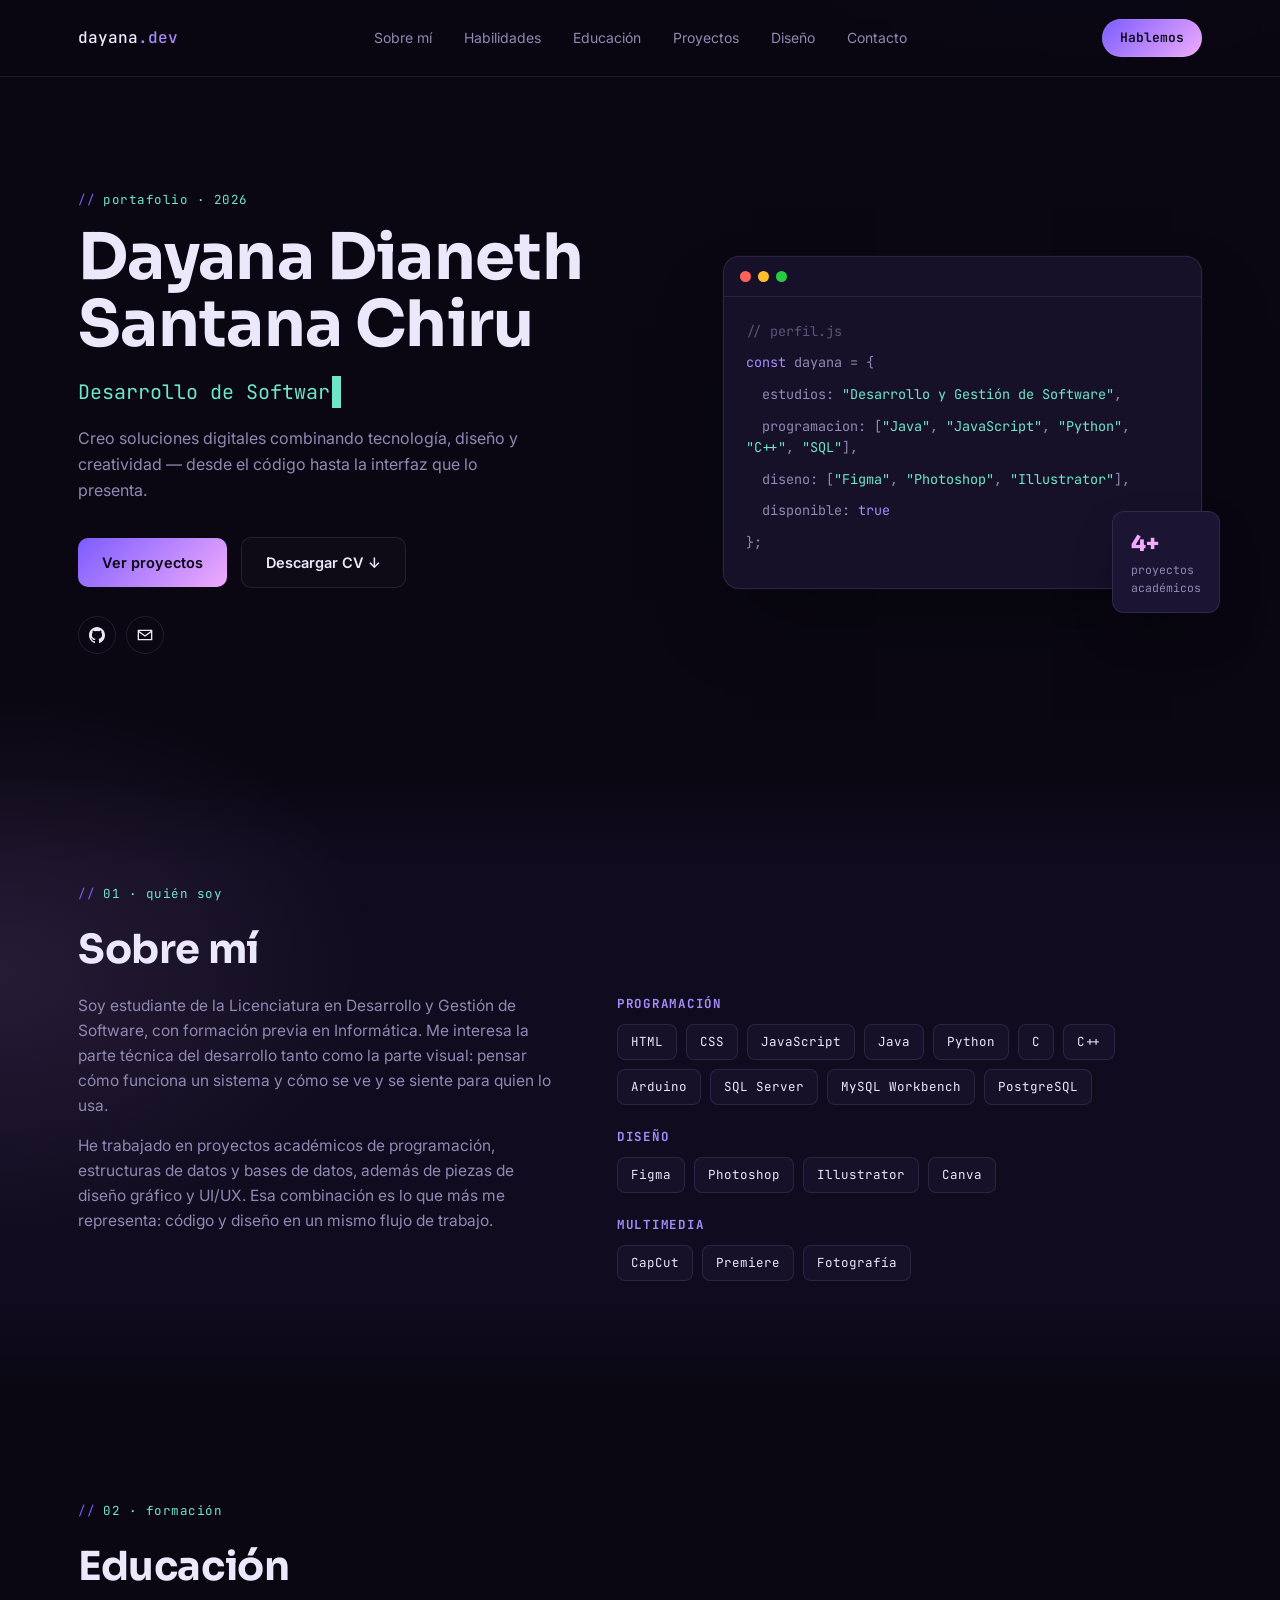
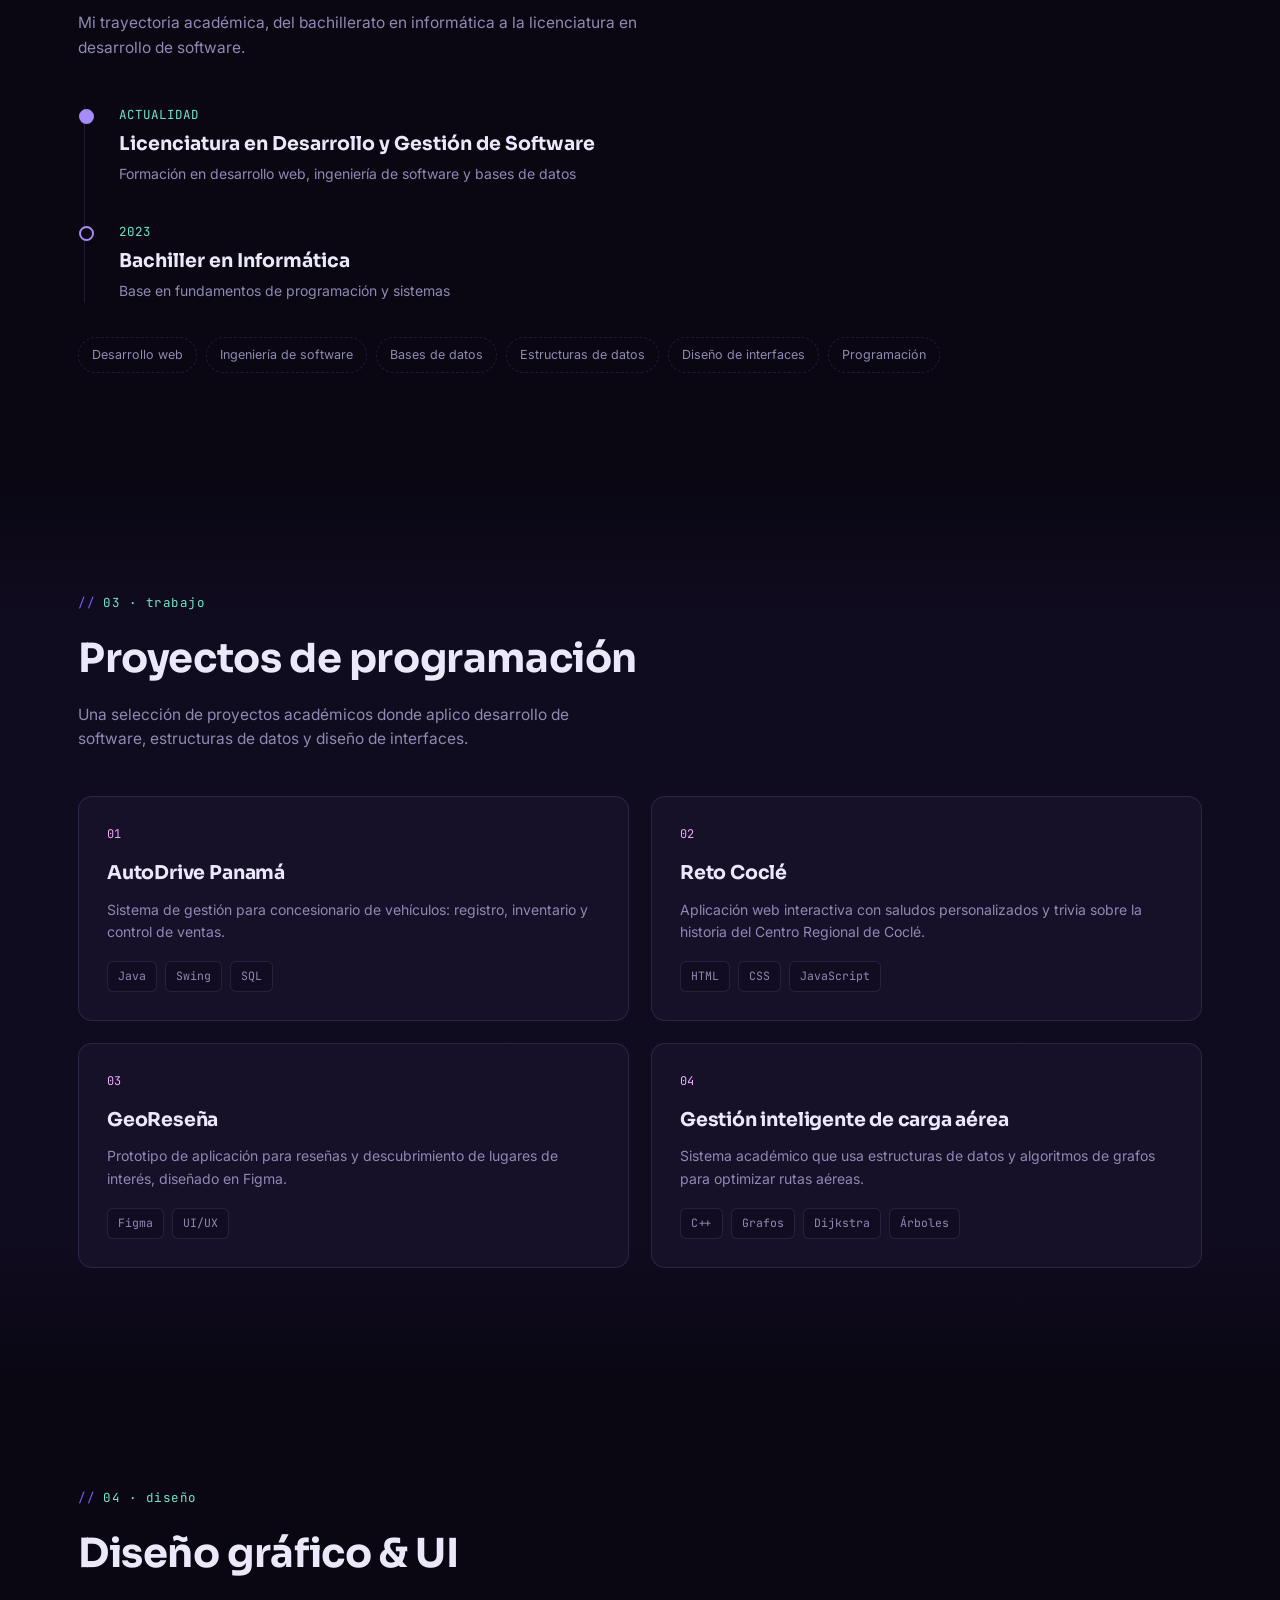
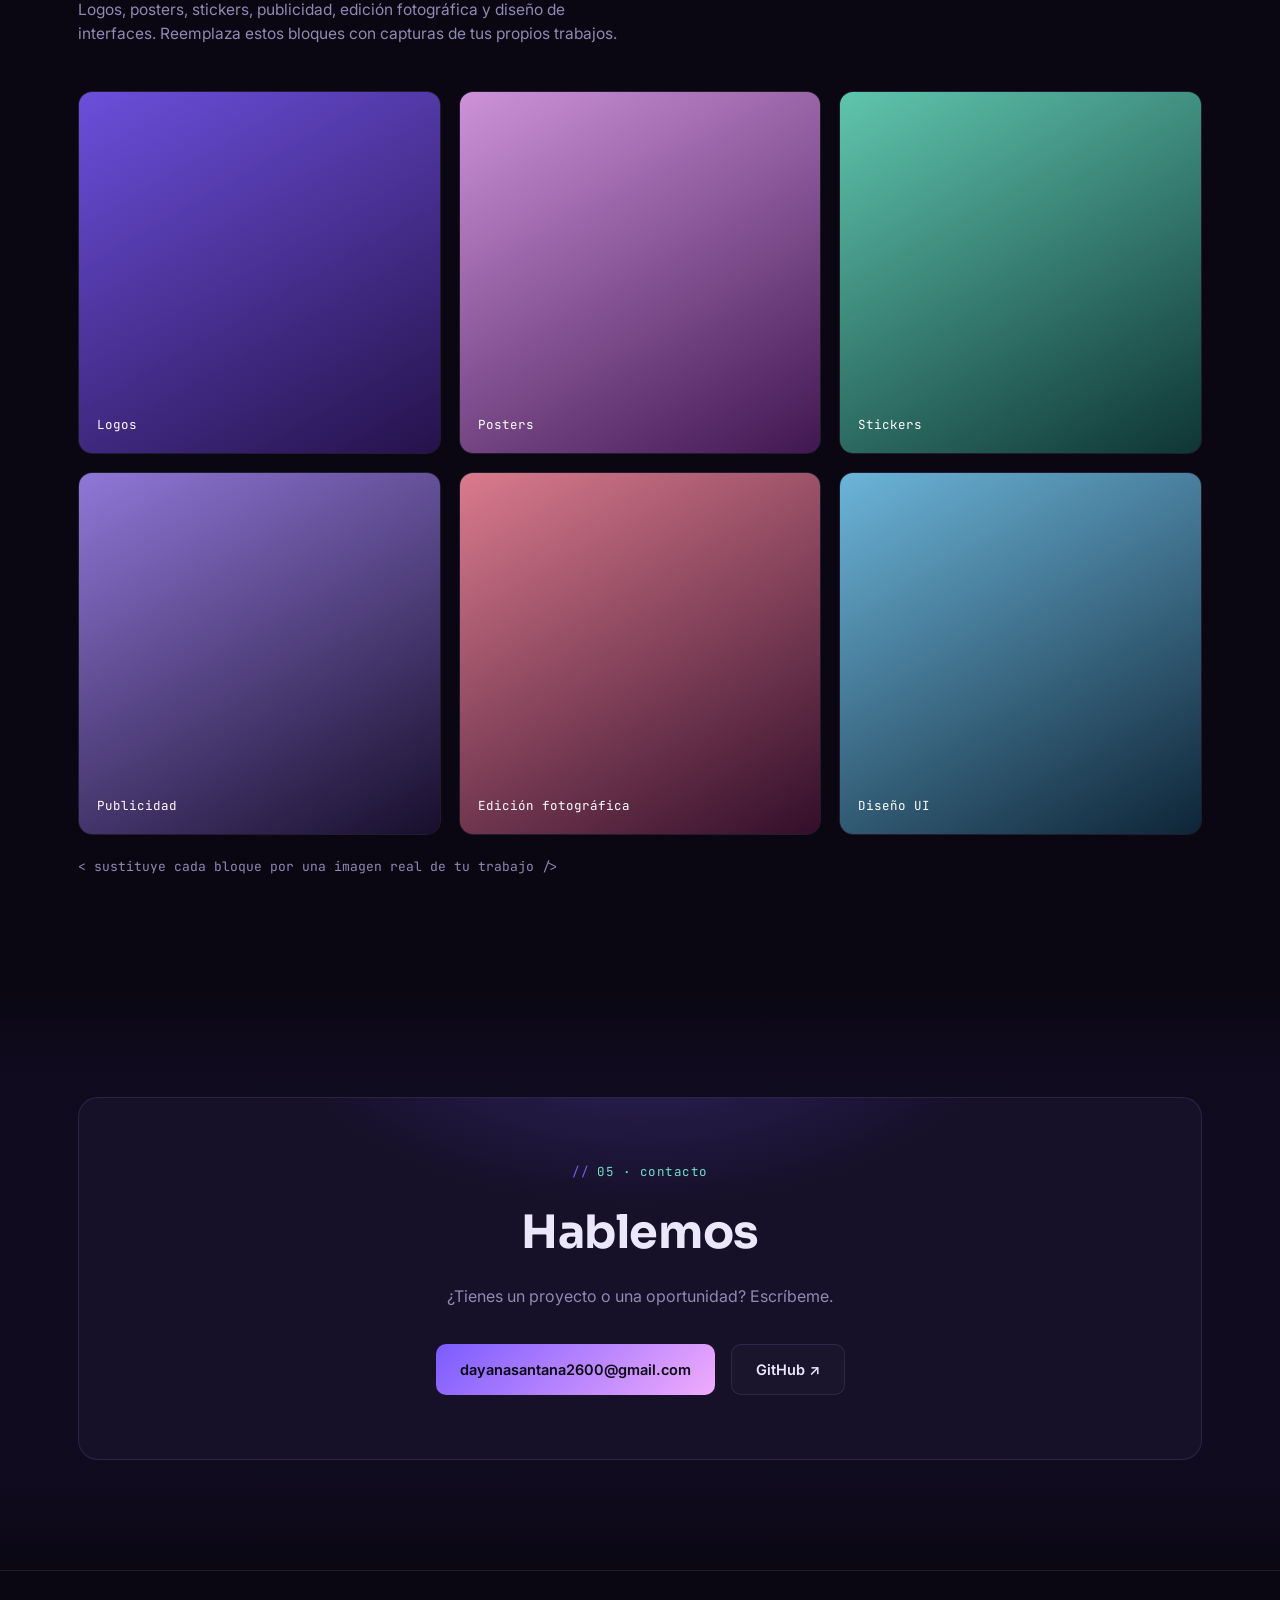
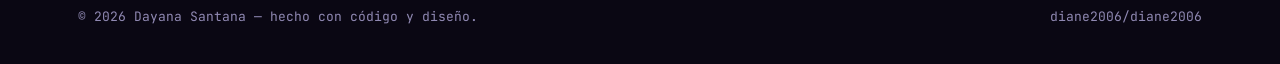
==== index.html @ 73006834 "Version -1 Archivos originales version1.1" ====
<!DOCTYPE html>
<html lang="es">
<head>
<meta charset="UTF-8">
<meta name="viewport" content="width=device-width, initial-scale=1.0">
<title>Dayana Santana — Desarrollo de Software & Diseño</title>
<meta name="description" content="Portafolio de Dayana Dianeth Santana Chiru — Desarrollo de Software, UI/UX y Diseño Gráfico.">
<link rel="preconnect" href="https://fonts.googleapis.com">
<link rel="preconnect" href="https://fonts.gstatic.com" crossorigin>
<link href="https://fonts.googleapis.com/css2?family=Sora:wght@400;600;700;800&family=Inter:wght@400;500;600&family=JetBrains+Mono:wght@400;500&display=swap" rel="stylesheet">
<link rel="stylesheet" href="styles.css">
</head>
<body>

<header>
  <nav class="wrap">
    <a href="#top" class="logo">dayana<span>.dev</span></a>
    <ul class="nav-links">
      <li><a href="#sobre-mi">Sobre mí</a></li>
      <li><a href="#habilidades">Habilidades</a></li>
      <li><a href="#educacion">Educación</a></li>
      <li><a href="#proyectos">Proyectos</a></li>
      <li><a href="#diseno">Diseño</a></li>
      <li><a href="#contacto">Contacto</a></li>
    </ul>
    <a href="#contacto" class="nav-cta">Hablemos</a>
    <button class="nav-toggle" aria-label="Abrir menú">☰</button>
  </nav>
</header>

<main id="top">

  <!-- HERO -->
  <section class="hero">
    <div class="wrap hero-grid">
      <div>
        <div class="eyebrow">portafolio · 2026</div>
        <h1>Dayana Dianeth<br>Santana Chiru</h1>
        <div class="role-line" id="roleLine"></div>
        <p class="lead">Creo soluciones digitales combinando tecnología, diseño y creatividad — desde el código hasta la interfaz que lo presenta.</p>
        <div class="hero-actions">
          <a href="#proyectos" class="btn btn-primary">Ver proyectos</a>
          <a href="#" class="btn btn-ghost" id="cvBtn">Descargar CV ↓</a>
        </div>
        <div class="social-row">
          <a class="social-icon" href="https://github.com/diane2006" target="_blank" rel="noopener" aria-label="GitHub">
            <svg viewBox="0 0 24 24"><path d="M12 0C5.37 0 0 5.5 0 12.3c0 5.44 3.44 10.05 8.2 11.68.6.11.82-.27.82-.6 0-.29-.01-1.08-.02-2.12-3.34.75-4.04-1.65-4.04-1.65-.55-1.43-1.34-1.82-1.34-1.82-1.1-.77.08-.75.08-.75 1.21.09 1.85 1.28 1.85 1.28 1.08 1.9 2.83 1.35 3.52 1.03.11-.8.42-1.35.76-1.66-2.66-.31-5.47-1.36-5.47-6.05 0-1.34.46-2.43 1.22-3.29-.12-.31-.53-1.56.12-3.25 0 0 1-.33 3.3 1.26a11.2 11.2 0 0 1 6 0c2.3-1.6 3.3-1.26 3.3-1.26.65 1.69.24 2.94.12 3.25.76.86 1.22 1.95 1.22 3.29 0 4.7-2.81 5.74-5.49 6.04.43.38.81 1.13.81 2.29 0 1.65-.02 2.98-.02 3.39 0 .33.22.72.83.6C20.57 22.34 24 17.73 24 12.3 24 5.5 18.63 0 12 0Z"/></svg>
          </a>
          <a class="social-icon" href="mailto:dayanasantana2600@gmail.com" aria-label="Correo">
            <svg viewBox="0 0 24 24"><path d="M2 4h20a1 1 0 0 1 1 1v14a1 1 0 0 1-1 1H2a1 1 0 0 1-1-1V5a1 1 0 0 1 1-1Zm1.4 2 8.6 6.44L20.6 6H3.4ZM21 8.1l-8.4 6.3a1 1 0 0 1-1.2 0L3 8.1V18h18V8.1Z"/></svg>
          </a>
        </div>
      </div>

      <div class="hero-visual">
        <div class="term">
          <div class="term-bar"><div class="term-dot"></div><div class="term-dot"></div><div class="term-dot"></div></div>
          <div class="term-body">
            <div class="line"><span class="c">// perfil.js</span></div>
            <div class="line"><span class="k">const</span> dayana = {</div>
            <div class="line">&nbsp;&nbsp;estudios: <span class="s">"Desarrollo y Gestión de Software"</span>,</div>
            <div class="line">&nbsp;&nbsp;programacion: [<span class="s">"Java"</span>, <span class="s">"JavaScript"</span>, <span class="s">"Python"</span>, <span class="s">"C++"</span>, <span class="s">"SQL"</span>],</div>
            <div class="line">&nbsp;&nbsp;diseno: [<span class="s">"Figma"</span>, <span class="s">"Photoshop"</span>, <span class="s">"Illustrator"</span>],</div>
            <div class="line">&nbsp;&nbsp;disponible: <span class="k">true</span></div>
            <div class="line">};</div>
          </div>
        </div>
        <div class="float-card">
          <div class="num">4+</div>
          <div class="lbl">proyectos<br>académicos</div>
        </div>
      </div>
    </div>
  </section>

  <!-- SOBRE MI -->
  <section id="sobre-mi" class="section-alt">
    <div class="wrap">
      <div class="eyebrow">01 · quién soy</div>
      <h2 class="section-title">Sobre mí</h2>
      <div class="about-grid">
        <div>
          <p>Soy estudiante de la Licenciatura en Desarrollo y Gestión de Software, con formación previa en Informática. Me interesa la parte técnica del desarrollo tanto como la parte visual: pensar cómo funciona un sistema y cómo se ve y se siente para quien lo usa.</p>
          <p>He trabajado en proyectos académicos de programación, estructuras de datos y bases de datos, además de piezas de diseño gráfico y UI/UX. Esa combinación es lo que más me representa: código y diseño en un mismo flujo de trabajo.</p>
        </div>
        <div class="stack-groups">
          <div class="stack-group">
            <h4>PROGRAMACIÓN</h4>
            <div class="chip-row">
              <span class="chip">HTML</span><span class="chip">CSS</span><span class="chip">JavaScript</span>
              <span class="chip">Java</span><span class="chip">Python</span><span class="chip">C</span>
              <span class="chip">C++</span><span class="chip">Arduino</span><span class="chip">SQL Server</span>
              <span class="chip">MySQL Workbench</span><span class="chip">PostgreSQL</span>
            </div>
          </div>
          <div class="stack-group">
            <h4>DISEÑO</h4>
            <div class="chip-row">
              <span class="chip">Figma</span><span class="chip">Photoshop</span><span class="chip">Illustrator</span><span class="chip">Canva</span>
            </div>
          </div>
          <div class="stack-group" id="habilidades">
            <h4>MULTIMEDIA</h4>
            <div class="chip-row">
              <span class="chip">CapCut</span><span class="chip">Premiere</span><span class="chip">Fotografía</span>
            </div>
          </div>
        </div>
      </div>
    </div>
  </section>

  <!-- EDUCACION -->
  <section id="educacion">
    <div class="wrap">
      <div class="eyebrow">02 · formación</div>
      <h2 class="section-title">Educación</h2>
      <p class="section-sub">Mi trayectoria académica, del bachillerato en informática a la licenciatura en desarrollo de software.</p>

      <div class="timeline">
        <div class="tl-item active">
          <div class="tl-year">ACTUALIDAD</div>
          <div class="tl-title">Licenciatura en Desarrollo y Gestión de Software</div>
          <div class="tl-sub">Formación en desarrollo web, ingeniería de software y bases de datos</div>
        </div>
        <div class="tl-item">
          <div class="tl-year">2023</div>
          <div class="tl-title">Bachiller en Informática</div>
          <div class="tl-sub">Base en fundamentos de programación y sistemas</div>
        </div>
      </div>

      <div class="focus-list">
        <span>Desarrollo web</span>
        <span>Ingeniería de software</span>
        <span>Bases de datos</span>
        <span>Estructuras de datos</span>
        <span>Diseño de interfaces</span>
        <span>Programación</span>
      </div>
    </div>
  </section>

  <!-- PROYECTOS -->
  <section id="proyectos" class="section-alt">
    <div class="wrap">
      <div class="eyebrow">03 · trabajo</div>
      <h2 class="section-title">Proyectos de programación</h2>
      <p class="section-sub">Una selección de proyectos académicos donde aplico desarrollo de software, estructuras de datos y diseño de interfaces.</p>

      <div class="project-grid">
        <div class="project-card">
          <div class="project-idx">01</div>
          <h3>AutoDrive Panamá</h3>
          <p>Sistema de gestión para concesionario de vehículos: registro, inventario y control de ventas.</p>
          <div class="tag-row"><span class="tag">Java</span><span class="tag">Swing</span><span class="tag">SQL</span></div>
        </div>
        <div class="project-card">
          <div class="project-idx">02</div>
          <h3>Reto Coclé</h3>
          <p>Aplicación web interactiva con saludos personalizados y trivia sobre la historia del Centro Regional de Coclé.</p>
          <div class="tag-row"><span class="tag">HTML</span><span class="tag">CSS</span><span class="tag">JavaScript</span></div>
        </div>
        <div class="project-card">
          <div class="project-idx">03</div>
          <h3>GeoReseña</h3>
          <p>Prototipo de aplicación para reseñas y descubrimiento de lugares de interés, diseñado en Figma.</p>
          <div class="tag-row"><span class="tag">Figma</span><span class="tag">UI/UX</span></div>
        </div>
        <div class="project-card">
          <div class="project-idx">04</div>
          <h3>Gestión inteligente de carga aérea</h3>
          <p>Sistema académico que usa estructuras de datos y algoritmos de grafos para optimizar rutas aéreas.</p>
          <div class="tag-row"><span class="tag">C++</span><span class="tag">Grafos</span><span class="tag">Dijkstra</span><span class="tag">Árboles</span></div>
        </div>
      </div>
    </div>
  </section>

  <!-- DISEÑO GRAFICO -->
  <section id="diseno">
    <div class="wrap">
      <div class="eyebrow">04 · diseño</div>
      <h2 class="section-title">Diseño gráfico &amp; UI</h2>
      <p class="section-sub">Logos, posters, stickers, publicidad, edición fotográfica y diseño de interfaces. Reemplaza estos bloques con capturas de tus propios trabajos.</p>

      <div class="gallery-grid">
        <div class="gallery-item g1"><span>Logos</span></div>
        <div class="gallery-item g2"><span>Posters</span></div>
        <div class="gallery-item g3"><span>Stickers</span></div>
        <div class="gallery-item g4"><span>Publicidad</span></div>
        <div class="gallery-item g5"><span>Edición fotográfica</span></div>
        <div class="gallery-item g6"><span>Diseño UI</span></div>
      </div>
      <p class="gallery-note">&lt; sustituye cada bloque por una imagen real de tu trabajo /&gt;</p>
    </div>
  </section>

  <!-- CONTACTO -->
  <section id="contacto" class="section-alt">
    <div class="wrap">
      <div class="contact-box">
        <div class="eyebrow" style="justify-content:center;">05 · contacto</div>
        <h2>Hablemos</h2>
        <p>¿Tienes un proyecto o una oportunidad? Escríbeme.</p>
        <div class="contact-actions">
          <a class="btn btn-primary" href="mailto:dayanasantana2600@gmail.com">dayanasantana2600@gmail.com</a>
          <a class="btn btn-ghost" href="https://github.com/diane2006" target="_blank" rel="noopener">GitHub ↗</a>
        </div>
      </div>
    </div>
  </section>

</main>

<footer>
  <div class="wrap footer-row">
    <p>© 2026 Dayana Santana — hecho con código y diseño.</p>
    <p>diane2006/diane2006</p>
  </div>
</footer>

<script src="script.js" defer></script>

</body>
</html>
---- styles.css ----
:root{
    --bg: #0a0713;
    --bg-soft: #120c22;
    --panel: #161029;
    --panel-2: #1c1433;
    --line: rgba(196,180,255,0.12);
    --text: #ece8fb;
    --text-dim: #9089b3;
    --violet: #a78bfa;
    --violet-2: #7c5cff;
    --pink: #f0abfc;
    --code: #6ee7c9;
    --font-display: 'Sora', sans-serif;
    --font-body: 'Inter', sans-serif;
    --font-mono: 'JetBrains Mono', monospace;
    --radius: 14px;
  }
  *{margin:0;padding:0;box-sizing:border-box;}
  html{scroll-behavior:smooth;}
  body{
    background:
      radial-gradient(900px 500px at 85% -5%, rgba(124,92,255,0.20), transparent 60%),
      radial-gradient(700px 500px at 0% 20%, rgba(240,171,252,0.10), transparent 55%),
      var(--bg);
    color:var(--text);
    font-family:var(--font-body);
    line-height:1.6;
    -webkit-font-smoothing:antialiased;
    overflow-x:hidden;
  }
  a{color:inherit;text-decoration:none;}
  img{max-width:100%;display:block;}
  ::selection{background:var(--violet-2);color:#fff;}
  :focus-visible{outline:2px solid var(--violet);outline-offset:3px;}

  .wrap{max-width:1180px;margin:0 auto;padding:0 28px;}
  .eyebrow{
    font-family:var(--font-mono);
    font-size:12.5px;
    letter-spacing:.04em;
    color:var(--code);
    display:flex;align-items:center;gap:8px;
    margin-bottom:14px;
  }
  .eyebrow::before{content:'//';color:var(--violet-2);}
  h1,h2,h3{font-family:var(--font-display);font-weight:700;letter-spacing:-0.01em;}
  .section-title{font-size:clamp(28px,4vw,40px);margin-bottom:12px;}
  .section-sub{color:var(--text-dim);max-width:560px;font-size:15.5px;margin-bottom:44px;}
  section{padding:110px 0;position:relative;}
  .section-alt{background:linear-gradient(180deg, transparent, rgba(124,92,255,0.05) 15%, rgba(124,92,255,0.05) 85%, transparent);}

  /* NAV */
  header{
    position:fixed;top:0;left:0;right:0;z-index:100;
    background:rgba(10,7,19,0.72);
    backdrop-filter:blur(14px);
    border-bottom:1px solid var(--line);
  }
  nav.wrap{display:flex;align-items:center;justify-content:space-between;height:76px;}
  .logo{font-family:var(--font-mono);font-weight:500;font-size:16px;color:var(--text);}
  .logo span{color:var(--violet);}
  .nav-links{display:flex;gap:32px;list-style:none;}
  .nav-links a{font-size:14px;color:var(--text-dim);transition:color .2s;}
  .nav-links a:hover{color:var(--text);}
  .nav-cta{
    font-family:var(--font-mono);font-size:13px;padding:9px 18px;border-radius:999px;
    background:linear-gradient(135deg,var(--violet-2),var(--pink));color:#0a0713;font-weight:600;
    box-shadow:0 0 0 1px rgba(255,255,255,0.08) inset;
  }
  .nav-toggle{display:none;background:none;border:0;color:var(--text);font-size:24px;cursor:pointer;}

  /* HERO */
  .hero{padding:190px 0 120px;position:relative;}
  .hero-grid{display:grid;grid-template-columns:1.1fr 0.9fr;gap:60px;align-items:center;}
  .hero h1{font-size:clamp(38px,6vw,64px);line-height:1.05;margin:14px 0 18px;}
  .hero h1 .accent{
    background:linear-gradient(100deg,var(--violet) 10%,var(--pink) 90%);
    -webkit-background-clip:text;background-clip:text;color:transparent;
  }
  .role-line{
    font-family:var(--font-mono);
    font-size:clamp(16px,2.2vw,20px);
    color:var(--code);
    height:28px;
    margin-bottom:22px;
  }
  .role-line .cursor{display:inline-block;width:9px;background:var(--code);margin-left:2px;animation:blink 1s steps(1) infinite;}
  @keyframes blink{50%{opacity:0;}}
  .hero p.lead{color:var(--text-dim);max-width:460px;font-size:16px;margin-bottom:34px;}
  .hero-actions{display:flex;gap:14px;flex-wrap:wrap;align-items:center;}
  .btn{
    display:inline-flex;align-items:center;gap:8px;
    padding:13px 24px;border-radius:10px;font-weight:600;font-size:14.5px;
    transition:transform .15s ease, box-shadow .15s ease;
  }
  .btn-primary{background:linear-gradient(135deg,var(--violet-2),var(--pink));color:#0a0713;}
  .btn-primary:hover{transform:translateY(-2px);box-shadow:0 10px 30px -8px rgba(124,92,255,0.6);}
  .btn-ghost{border:1px solid var(--line);color:var(--text);background:rgba(255,255,255,0.02);}
  .btn-ghost:hover{border-color:var(--violet);background:rgba(167,139,250,0.08);}
  .social-row{display:flex;gap:10px;margin-top:28px;}
  .social-icon{
    width:38px;height:38px;border-radius:50%;border:1px solid var(--line);
    display:flex;align-items:center;justify-content:center;transition:all .2s;
  }
  .social-icon:hover{border-color:var(--violet);background:rgba(167,139,250,0.1);transform:translateY(-2px);}
  .social-icon svg{width:16px;height:16px;fill:var(--text);}

  /* hero visual: code/terminal card instead of a photo */
  .hero-visual{
    position:relative;
  }
  .term{
    background:var(--panel);
    border:1px solid var(--line);
    border-radius:16px;
    overflow:hidden;
    box-shadow:0 40px 80px -30px rgba(0,0,0,0.6), 0 0 0 1px rgba(255,255,255,0.02);
  }
  .term-bar{display:flex;gap:7px;padding:14px 16px;border-bottom:1px solid var(--line);}
  .term-dot{width:11px;height:11px;border-radius:50%;}
  .term-bar .term-dot:nth-child(1){background:#ff6159;}
  .term-bar .term-dot:nth-child(2){background:#ffbd2e;}
  .term-bar .term-dot:nth-child(3){background:#28ca41;}
  .term-body{padding:24px 22px;font-family:var(--font-mono);font-size:13.5px;color:var(--text-dim);}
  .term-body .line{margin-bottom:10px;white-space:pre-wrap;}
  .term-body .k{color:var(--violet);}
  .term-body .s{color:var(--code);}
  .term-body .c{color:#5c5378;}
  .float-card{
    position:absolute;right:-18px;bottom:-24px;background:var(--panel-2);
    border:1px solid var(--line);border-radius:12px;padding:14px 18px;
    box-shadow:0 20px 50px -20px rgba(0,0,0,0.7);
  }
  .float-card .num{font-family:var(--font-display);font-size:22px;font-weight:800;color:var(--pink);}
  .float-card .lbl{font-size:11.5px;color:var(--text-dim);font-family:var(--font-mono);}

  /* ABOUT */
  .about-grid{display:grid;grid-template-columns:0.9fr 1.1fr;gap:60px;align-items:start;}
  .about-grid p{color:var(--text-dim);margin-bottom:16px;font-size:15.5px;}
  .stack-groups{display:flex;flex-direction:column;gap:22px;}
  .stack-group h4{font-family:var(--font-mono);font-size:12.5px;color:var(--violet);letter-spacing:.06em;margin-bottom:10px;}
  .chip-row{display:flex;flex-wrap:wrap;gap:9px;}
  .chip{
    font-family:var(--font-mono);font-size:12.5px;padding:7px 13px;border-radius:8px;
    background:var(--panel);border:1px solid var(--line);color:var(--text);
  }

  /* EDUCATION */
  .timeline{border-left:1px solid var(--line);margin-left:6px;padding-left:34px;display:flex;flex-direction:column;gap:36px;}
  .tl-item{position:relative;}
  .tl-item::before{
    content:'';position:absolute;left:-40.5px;top:4px;width:11px;height:11px;border-radius:50%;
    background:var(--bg);border:2px solid var(--violet);
  }
  .tl-item.active::before{background:var(--violet);}
  .tl-year{font-family:var(--font-mono);font-size:12.5px;color:var(--code);margin-bottom:4px;}
  .tl-title{font-family:var(--font-display);font-size:19px;font-weight:700;margin-bottom:4px;}
  .tl-sub{color:var(--text-dim);font-size:14px;}
  .focus-list{display:flex;flex-wrap:wrap;gap:9px;margin-top:34px;}
  .focus-list span{
    font-size:12.5px;padding:7px 13px;border-radius:999px;border:1px dashed var(--line);color:var(--text-dim);
  }

  /* PROJECTS */
  .project-grid{display:grid;grid-template-columns:repeat(2,1fr);gap:22px;}
  .project-card{
    background:var(--panel);border:1px solid var(--line);border-radius:var(--radius);
    padding:28px;transition:transform .2s ease, border-color .2s ease;position:relative;overflow:hidden;
  }
  .project-card:hover{transform:translateY(-4px);border-color:var(--violet);}
  .project-card::after{
    content:'';position:absolute;inset:0;opacity:0;transition:opacity .2s;
    background:radial-gradient(400px 200px at 100% 0%, rgba(124,92,255,0.18), transparent 60%);
  }
  .project-card:hover::after{opacity:1;}
  .project-idx{font-family:var(--font-mono);font-size:12px;color:var(--pink);margin-bottom:14px;}
  .project-card h3{font-size:19px;margin-bottom:10px;}
  .project-card p{color:var(--text-dim);font-size:14px;margin-bottom:18px;}
  .tag-row{display:flex;flex-wrap:wrap;gap:8px;}
  .tag{font-family:var(--font-mono);font-size:11.5px;padding:5px 10px;border-radius:6px;background:var(--bg-soft);color:var(--text-dim);border:1px solid var(--line);}

  /* GALLERY (diseño gráfico) */
  .gallery-grid{display:grid;grid-template-columns:repeat(3,1fr);gap:18px;}
  .gallery-item{
    aspect-ratio:1/1;border-radius:var(--radius);border:1px solid var(--line);
    display:flex;align-items:flex-end;padding:18px;position:relative;overflow:hidden;
  }
  .gallery-item span{font-family:var(--font-mono);font-size:12.5px;color:#fff;position:relative;z-index:2;}
  .gallery-item::before{content:'';position:absolute;inset:0;opacity:.85;}
  .g1::before{background:linear-gradient(150deg,#7c5cff,#2a1454);}
  .g2::before{background:linear-gradient(150deg,#f0abfc,#4a1a5c);}
  .g3::before{background:linear-gradient(150deg,#6ee7c9,#0f3d3a);}
  .g4::before{background:linear-gradient(150deg,#a78bfa,#1a1030);}
  .g5::before{background:linear-gradient(150deg,#ff8fa3,#3a0f2e);}
  .g6::before{background:linear-gradient(150deg,#7dd3fc,#0f2a3d);}
  .gallery-note{margin-top:22px;font-size:13px;color:var(--text-dim);font-family:var(--font-mono);}

  /* CONTACT */
  .contact-box{
    background:var(--panel);border:1px solid var(--line);border-radius:20px;
    padding:64px 48px;text-align:center;position:relative;overflow:hidden;
  }
  .contact-box::before{
    content:'';position:absolute;inset:0;
    background:radial-gradient(600px 300px at 50% -20%, rgba(124,92,255,0.25), transparent 60%);
  }
  .contact-box h2{font-size:clamp(30px,5vw,46px);position:relative;}
  .contact-box p{color:var(--text-dim);margin:14px 0 34px;position:relative;}
  .contact-actions{display:flex;gap:16px;justify-content:center;flex-wrap:wrap;position:relative;}

  footer{padding:36px 0;border-top:1px solid var(--line);}
  .footer-row{display:flex;justify-content:space-between;align-items:center;flex-wrap:wrap;gap:14px;}
  .footer-row p{font-size:13px;color:var(--text-dim);font-family:var(--font-mono);}

  @media (max-width:860px){
    .hero-grid,.about-grid{grid-template-columns:1fr;}
    .project-grid{grid-template-columns:1fr;}
    .gallery-grid{grid-template-columns:repeat(2,1fr);}
    .nav-links,.nav-cta{display:none;}
    .nav-toggle{display:block;}
    .float-card{display:none;}
    section{padding:80px 0;}
  }
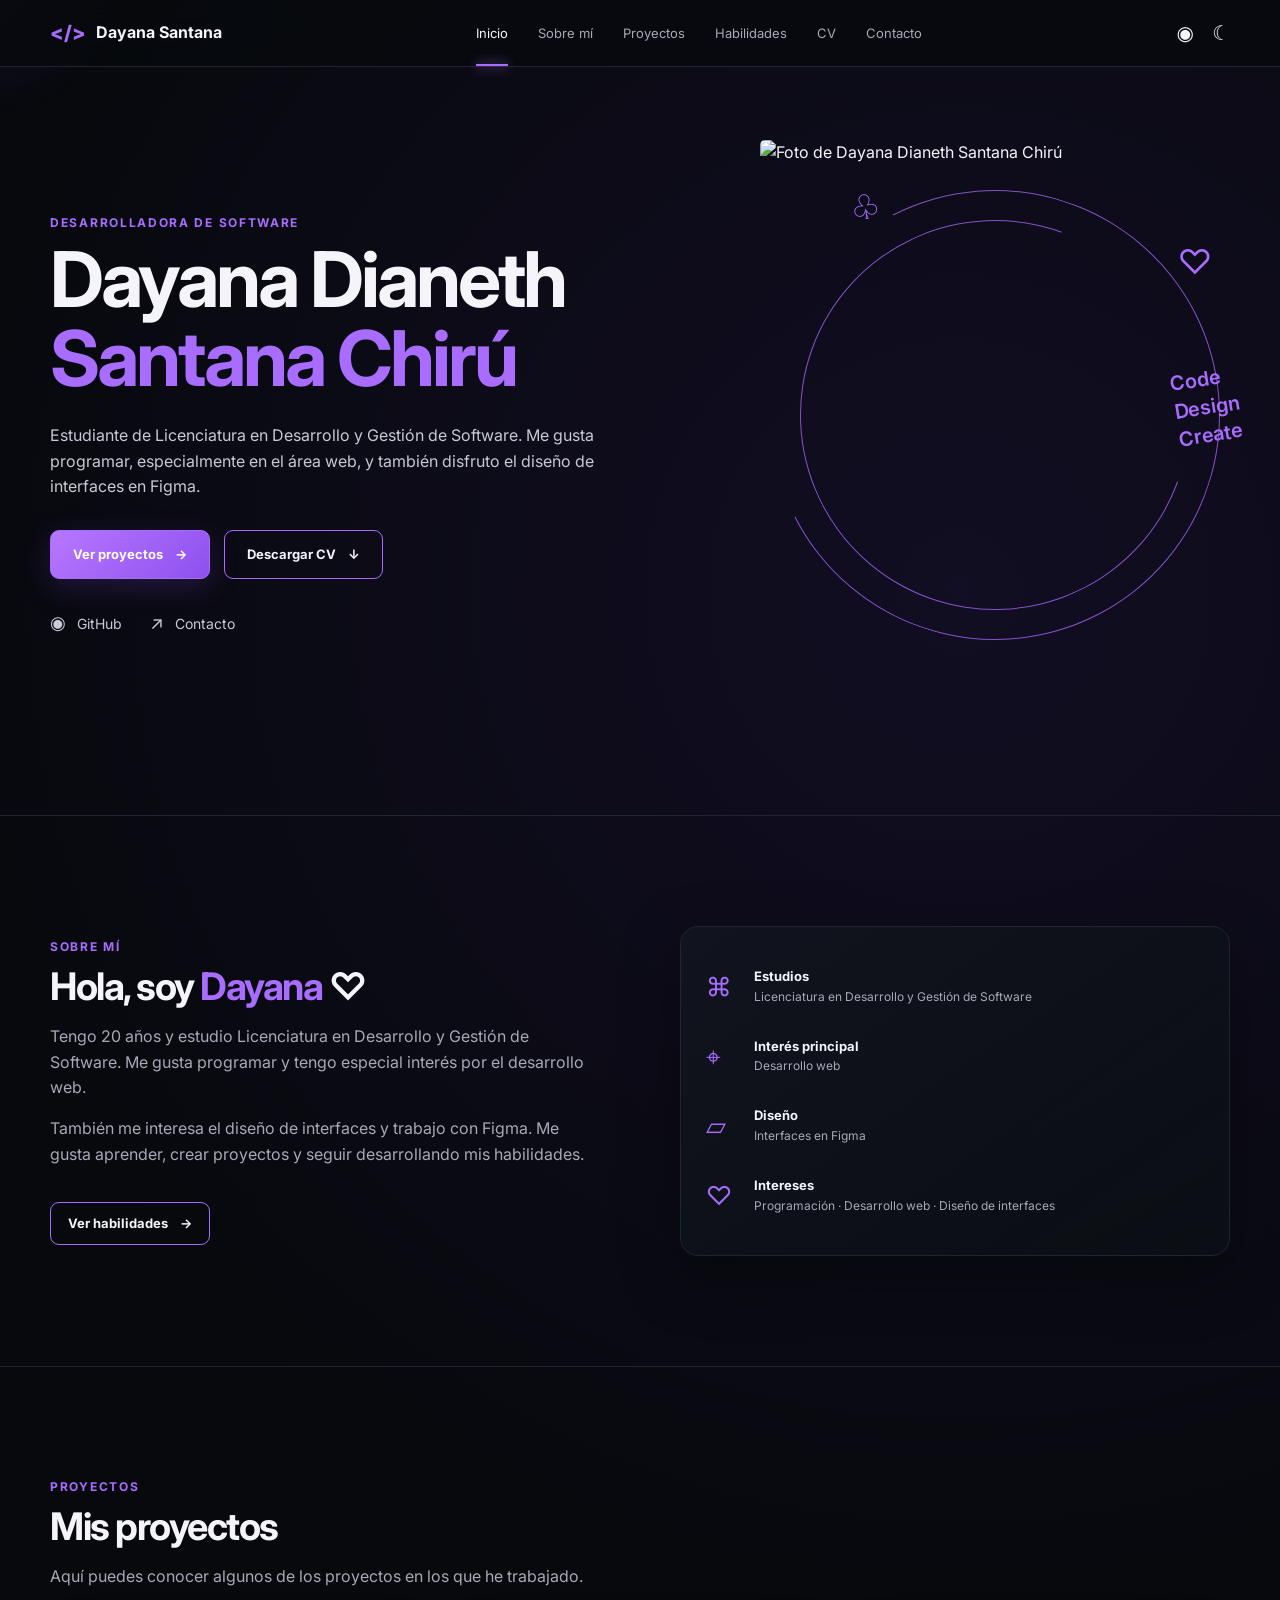
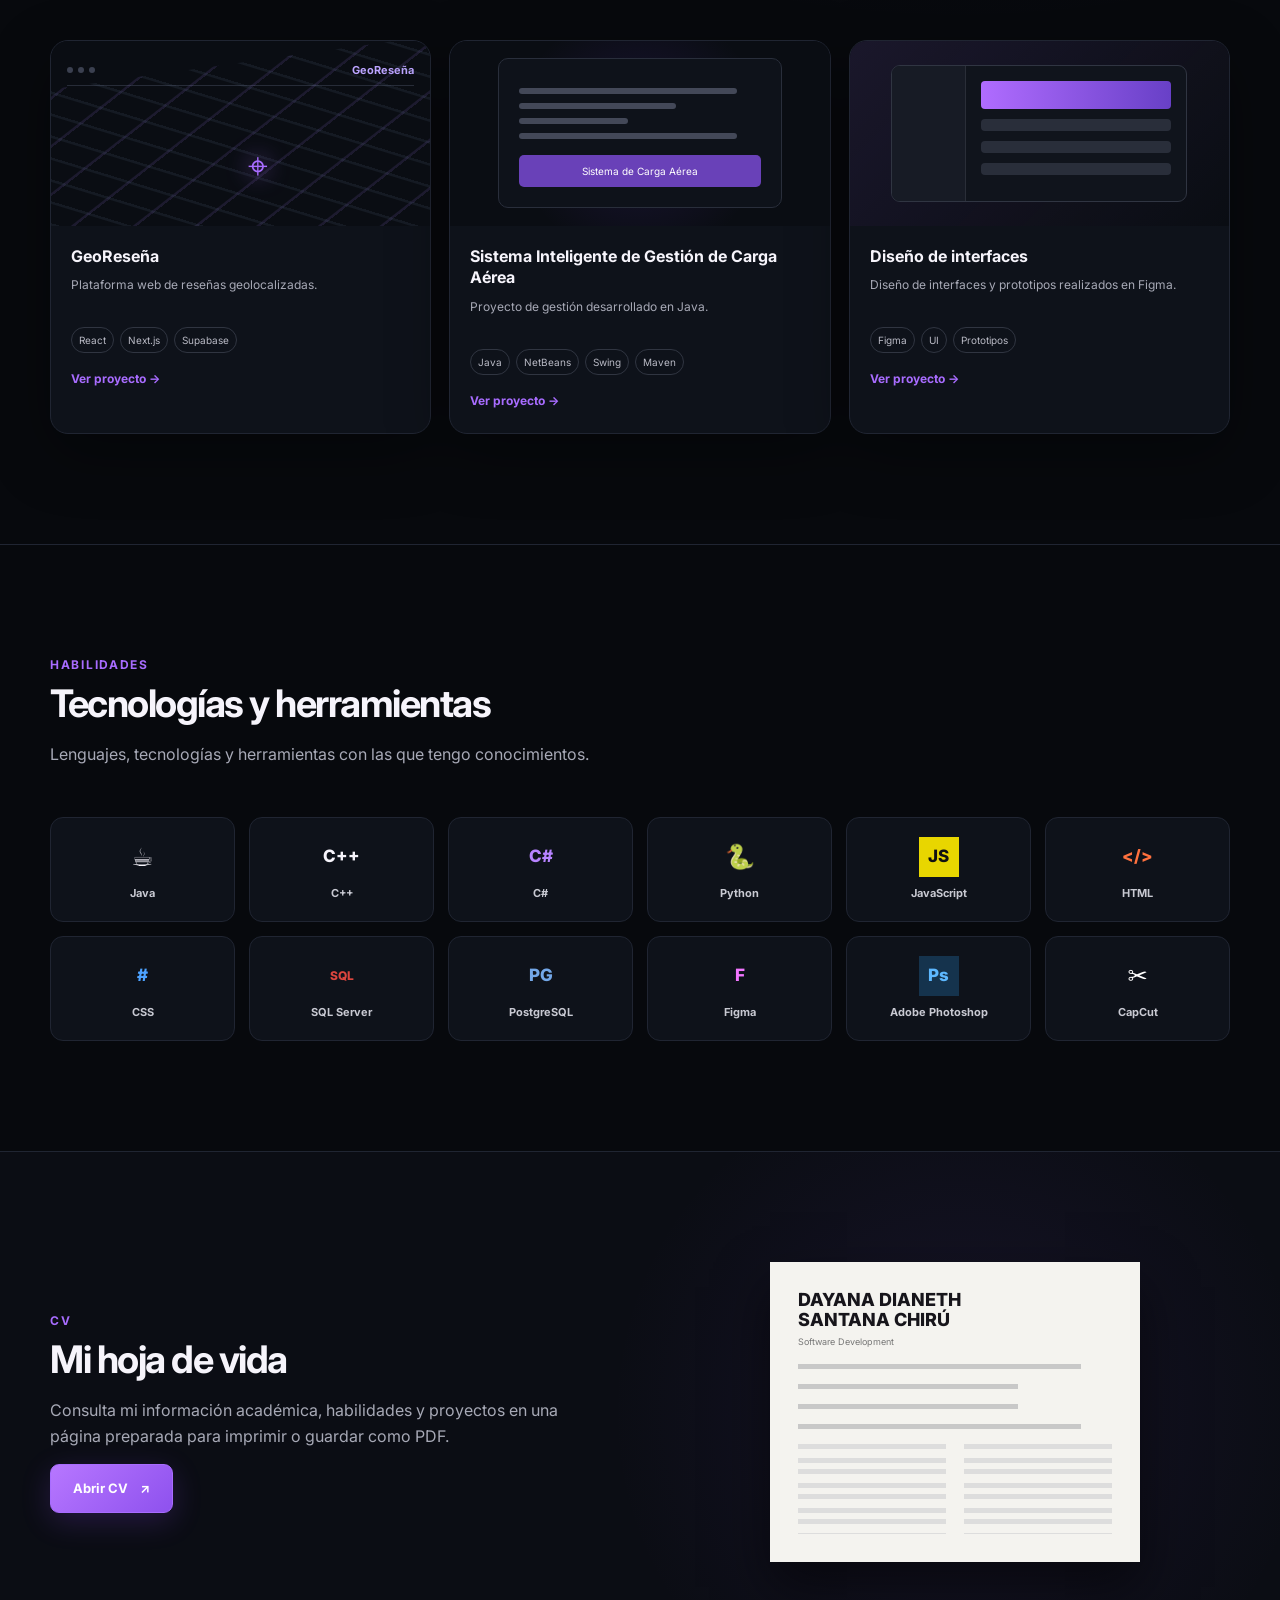
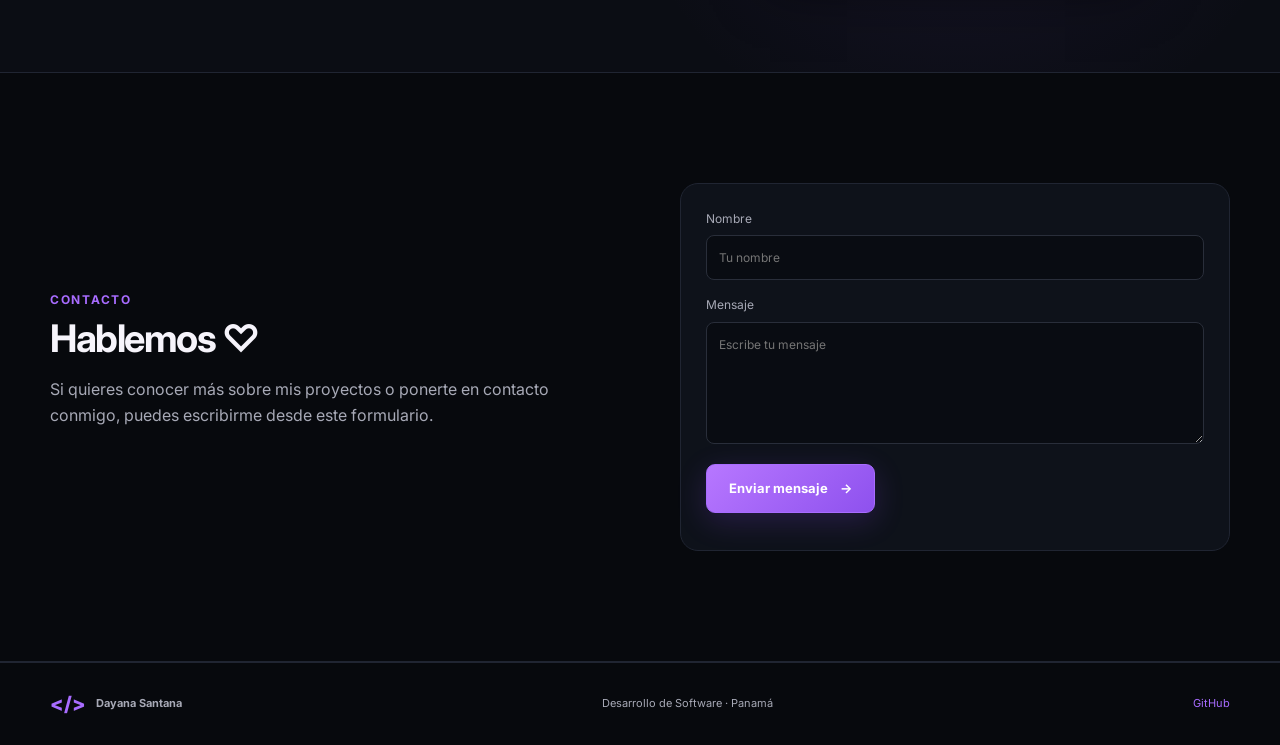
==== commit 35db0c0a: "actualizacion de archivos actulizados" ====
--- a/index.html
+++ b/index.html
@@ -1,226 +1,245 @@
 <!DOCTYPE html>
 <html lang="es">
 <head>
-<meta charset="UTF-8">
-<meta name="viewport" content="width=device-width, initial-scale=1.0">
-<title>Dayana Santana — Desarrollo de Software & Diseño</title>
-<meta name="description" content="Portafolio de Dayana Dianeth Santana Chiru — Desarrollo de Software, UI/UX y Diseño Gráfico.">
-<link rel="preconnect" href="https://fonts.googleapis.com">
-<link rel="preconnect" href="https://fonts.gstatic.com" crossorigin>
-<link href="https://fonts.googleapis.com/css2?family=Sora:wght@400;600;700;800&family=Inter:wght@400;500;600&family=JetBrains+Mono:wght@400;500&display=swap" rel="stylesheet">
-<link rel="stylesheet" href="styles.css">
+  <meta charset="UTF-8">
+  <meta name="viewport" content="width=device-width, initial-scale=1.0">
+  <meta name="description" content="Portafolio personal de Dayana Dianeth Santana Chirú, estudiante de Desarrollo y Gestión de Software.">
+  <title>Dayana Santana | Portafolio</title>
+  <link rel="preconnect" href="https://fonts.googleapis.com">
+  <link rel="preconnect" href="https://fonts.gstatic.com" crossorigin>
+  <link href="https://fonts.googleapis.com/css2?family=Inter:wght@400;500;600;700;800&display=swap" rel="stylesheet">
+  <link rel="stylesheet" href="styles.css">
 </head>
 <body>
-
-<header>
-  <nav class="wrap">
-    <a href="#top" class="logo">dayana<span>.dev</span></a>
-    <ul class="nav-links">
-      <li><a href="#sobre-mi">Sobre mí</a></li>
-      <li><a href="#habilidades">Habilidades</a></li>
-      <li><a href="#educacion">Educación</a></li>
-      <li><a href="#proyectos">Proyectos</a></li>
-      <li><a href="#diseno">Diseño</a></li>
-      <li><a href="#contacto">Contacto</a></li>
-    </ul>
-    <a href="#contacto" class="nav-cta">Hablemos</a>
-    <button class="nav-toggle" aria-label="Abrir menú">☰</button>
-  </nav>
-</header>
-
-<main id="top">
-
-  <!-- HERO -->
-  <section class="hero">
-    <div class="wrap hero-grid">
-      <div>
-        <div class="eyebrow">portafolio · 2026</div>
-        <h1>Dayana Dianeth<br>Santana Chiru</h1>
-        <div class="role-line" id="roleLine"></div>
-        <p class="lead">Creo soluciones digitales combinando tecnología, diseño y creatividad — desde el código hasta la interfaz que lo presenta.</p>
-        <div class="hero-actions">
-          <a href="#proyectos" class="btn btn-primary">Ver proyectos</a>
-          <a href="#" class="btn btn-ghost" id="cvBtn">Descargar CV ↓</a>
-        </div>
-        <div class="social-row">
-          <a class="social-icon" href="https://github.com/diane2006" target="_blank" rel="noopener" aria-label="GitHub">
-            <svg viewBox="0 0 24 24"><path d="M12 0C5.37 0 0 5.5 0 12.3c0 5.44 3.44 10.05 8.2 11.68.6.11.82-.27.82-.6 0-.29-.01-1.08-.02-2.12-3.34.75-4.04-1.65-4.04-1.65-.55-1.43-1.34-1.82-1.34-1.82-1.1-.77.08-.75.08-.75 1.21.09 1.85 1.28 1.85 1.28 1.08 1.9 2.83 1.35 3.52 1.03.11-.8.42-1.35.76-1.66-2.66-.31-5.47-1.36-5.47-6.05 0-1.34.46-2.43 1.22-3.29-.12-.31-.53-1.56.12-3.25 0 0 1-.33 3.3 1.26a11.2 11.2 0 0 1 6 0c2.3-1.6 3.3-1.26 3.3-1.26.65 1.69.24 2.94.12 3.25.76.86 1.22 1.95 1.22 3.29 0 4.7-2.81 5.74-5.49 6.04.43.38.81 1.13.81 2.29 0 1.65-.02 2.98-.02 3.39 0 .33.22.72.83.6C20.57 22.34 24 17.73 24 12.3 24 5.5 18.63 0 12 0Z"/></svg>
-          </a>
-          <a class="social-icon" href="mailto:dayanasantana2600@gmail.com" aria-label="Correo">
-            <svg viewBox="0 0 24 24"><path d="M2 4h20a1 1 0 0 1 1 1v14a1 1 0 0 1-1 1H2a1 1 0 0 1-1-1V5a1 1 0 0 1 1-1Zm1.4 2 8.6 6.44L20.6 6H3.4ZM21 8.1l-8.4 6.3a1 1 0 0 1-1.2 0L3 8.1V18h18V8.1Z"/></svg>
-          </a>
-        </div>
-      </div>
-
-      <div class="hero-visual">
-        <div class="term">
-          <div class="term-bar"><div class="term-dot"></div><div class="term-dot"></div><div class="term-dot"></div></div>
-          <div class="term-body">
-            <div class="line"><span class="c">// perfil.js</span></div>
-            <div class="line"><span class="k">const</span> dayana = {</div>
-            <div class="line">&nbsp;&nbsp;estudios: <span class="s">"Desarrollo y Gestión de Software"</span>,</div>
-            <div class="line">&nbsp;&nbsp;programacion: [<span class="s">"Java"</span>, <span class="s">"JavaScript"</span>, <span class="s">"Python"</span>, <span class="s">"C++"</span>, <span class="s">"SQL"</span>],</div>
-            <div class="line">&nbsp;&nbsp;diseno: [<span class="s">"Figma"</span>, <span class="s">"Photoshop"</span>, <span class="s">"Illustrator"</span>],</div>
-            <div class="line">&nbsp;&nbsp;disponible: <span class="k">true</span></div>
-            <div class="line">};</div>
-          </div>
-        </div>
-        <div class="float-card">
-          <div class="num">4+</div>
-          <div class="lbl">proyectos<br>académicos</div>
-        </div>
-      </div>
+  <div class="cursor-glow" aria-hidden="true"></div>
+
+  <header class="site-header">
+    <nav class="navbar container" aria-label="Navegación principal">
+      <a class="brand" href="#inicio" aria-label="Ir al inicio">
+        <span class="brand-icon">&lt;/&gt;</span>
+        <span>Dayana Santana</span>
+      </a>
+
+      <button class="menu-toggle" aria-label="Abrir menú" aria-expanded="false">
+        <span></span><span></span><span></span>
+      </button>
+
+      <div class="nav-links">
+        <a class="active" href="#inicio">Inicio</a>
+        <a href="#sobre-mi">Sobre mí</a>
+        <a href="#proyectos">Proyectos</a>
+        <a href="#habilidades">Habilidades</a>
+        <a href="#cv">CV</a>
+        <a href="#contacto">Contacto</a>
+      </div>
+
+      <div class="nav-actions">
+        <a href="https://github.com/Diane_X25" target="_blank" rel="noopener noreferrer" aria-label="GitHub">◉</a>
+        <button id="themeToggle" aria-label="Cambiar tema">☾</button>
+      </div>
+    </nav>
+  </header>
+
+  <main>
+    <section id="inicio" class="hero section">
+      <div class="container hero-grid">
+        <div class="hero-copy reveal">
+          <p class="eyebrow">DESARROLLADORA DE SOFTWARE</p>
+          <h1>Dayana Dianeth<br><span>Santana Chirú</span></h1>
+          <p class="hero-text">
+            Estudiante de Licenciatura en Desarrollo y Gestión de Software.
+            Me gusta programar, especialmente en el área web, y también disfruto
+            el diseño de interfaces en Figma.
+          </p>
+
+          <div class="hero-buttons">
+            <a class="btn btn-primary" href="#proyectos">Ver proyectos <span>→</span></a>
+            <a class="btn btn-outline" href="cv.html" target="_blank" rel="noopener">Descargar CV <span>↓</span></a>
+          </div>
+
+          <div class="social-row">
+            <a href="https://github.com/Diane_X25" target="_blank" rel="noopener noreferrer">
+              <span class="social-icon">◉</span> GitHub
+            </a>
+            <a href="#contacto"><span class="link-icon">↗</span> Contacto</a>
+          </div>
+        </div>
+
+        <div class="hero-photo-wrap reveal">
+          <div class="orbit orbit-1"></div>
+          <div class="orbit orbit-2"></div>
+          <div class="doodle crown">♧</div>
+          <div class="doodle heart">♡</div>
+          <div class="code-doodle">Code<br>Design<br>Create</div>
+          <div class="photo-frame">
+            <img src="assets/dayana.jpg" alt="Foto de Dayana Dianeth Santana Chirú">
+          </div>
+        </div>
+      </div>
+    </section>
+
+    <section id="sobre-mi" class="section">
+      <div class="container about-grid">
+        <div class="reveal">
+          <p class="eyebrow">SOBRE MÍ</p>
+          <h2>Hola, soy <span>Dayana</span> ♡</h2>
+          <p>
+            Tengo 20 años y estudio Licenciatura en Desarrollo y Gestión de Software.
+            Me gusta programar y tengo especial interés por el desarrollo web.
+          </p>
+          <p>
+            También me interesa el diseño de interfaces y trabajo con Figma.
+            Me gusta aprender, crear proyectos y seguir desarrollando mis habilidades.
+          </p>
+          <a class="btn btn-outline small" href="#habilidades">Ver habilidades <span>→</span></a>
+        </div>
+
+        <div class="info-card reveal">
+          <div class="info-item"><span class="info-symbol">⌘</span><div><strong>Estudios</strong><small>Licenciatura en Desarrollo y Gestión de Software</small></div></div>
+          <div class="info-item"><span class="info-symbol">⌖</span><div><strong>Interés principal</strong><small>Desarrollo web</small></div></div>
+          <div class="info-item"><span class="info-symbol">▱</span><div><strong>Diseño</strong><small>Interfaces en Figma</small></div></div>
+          <div class="info-item"><span class="info-symbol">♡</span><div><strong>Intereses</strong><small>Programación · Desarrollo web · Diseño de interfaces</small></div></div>
+        </div>
+      </div>
+    </section>
+
+    <section id="proyectos" class="section projects-section">
+      <div class="container">
+        <div class="section-heading reveal">
+          <div>
+            <p class="eyebrow">PROYECTOS</p>
+            <h2>Mis proyectos</h2>
+            <p>Aquí puedes conocer algunos de los proyectos en los que he trabajado.</p>
+          </div>
+        </div>
+
+        <div class="project-grid">
+          <article class="project-card reveal">
+            <div class="project-visual georeseña">
+              <div class="mini-window"><span></span><span></span><span></span><b>GeoReseña</b></div>
+              <div class="map-lines"></div>
+              <div class="map-pin">⌖</div>
+            </div>
+            <div class="project-body">
+              <h3>GeoReseña</h3>
+              <p>Plataforma web de reseñas geolocalizadas.</p>
+              <div class="tags"><span>React</span><span>Next.js</span><span>Supabase</span></div>
+              <a href="#" class="project-link" data-placeholder="GeoReseña">Ver proyecto →</a>
+            </div>
+          </article>
+
+          <article class="project-card reveal">
+            <div class="project-visual carga">
+              <div class="code-panel">
+                <div class="code-line long"></div><div class="code-line"></div>
+                <div class="code-line short"></div><div class="code-line long"></div>
+                <div class="code-button">Sistema de Carga Aérea</div>
+              </div>
+            </div>
+            <div class="project-body">
+              <h3>Sistema Inteligente de Gestión de Carga Aérea</h3>
+              <p>Proyecto de gestión desarrollado en Java.</p>
+              <div class="tags"><span>Java</span><span>NetBeans</span><span>Swing</span><span>Maven</span></div>
+              <a href="#" class="project-link" data-placeholder="Sistema Inteligente de Gestión de Carga Aérea">Ver proyecto →</a>
+            </div>
+          </article>
+
+          <article class="project-card reveal">
+            <div class="project-visual interface">
+              <div class="ui-preview">
+                <div class="ui-sidebar"></div>
+                <div class="ui-content"><div></div><div></div><div></div><div></div></div>
+              </div>
+            </div>
+            <div class="project-body">
+              <h3>Diseño de interfaces</h3>
+              <p>Diseño de interfaces y prototipos realizados en Figma.</p>
+              <div class="tags"><span>Figma</span><span>UI</span><span>Prototipos</span></div>
+              <a href="#" class="project-link" data-placeholder="Diseño de interfaces">Ver proyecto →</a>
+            </div>
+          </article>
+        </div>
+      </div>
+    </section>
+
+    <section id="habilidades" class="section">
+      <div class="container">
+        <div class="section-heading reveal">
+          <div>
+            <p class="eyebrow">HABILIDADES</p>
+            <h2>Tecnologías y herramientas</h2>
+            <p>Lenguajes, tecnologías y herramientas con las que tengo conocimientos.</p>
+          </div>
+        </div>
+
+        <div class="skills-grid reveal">
+          <div class="skill"><span class="skill-logo java">☕</span><b>Java</b></div>
+          <div class="skill"><span class="skill-logo cpp">C++</span><b>C++</b></div>
+          <div class="skill"><span class="skill-logo cs">C#</span><b>C#</b></div>
+          <div class="skill"><span class="skill-logo py">🐍</span><b>Python</b></div>
+          <div class="skill"><span class="skill-logo js">JS</span><b>JavaScript</b></div>
+          <div class="skill"><span class="skill-logo html">&lt;/&gt;</span><b>HTML</b></div>
+          <div class="skill"><span class="skill-logo css">#</span><b>CSS</b></div>
+          <div class="skill"><span class="skill-logo sql">SQL</span><b>SQL Server</b></div>
+          <div class="skill"><span class="skill-logo pg">PG</span><b>PostgreSQL</b></div>
+          <div class="skill"><span class="skill-logo figma">F</span><b>Figma</b></div>
+          <div class="skill"><span class="skill-logo ps">Ps</span><b>Adobe Photoshop</b></div>
+          <div class="skill"><span class="skill-logo cap">✂</span><b>CapCut</b></div>
+        </div>
+      </div>
+    </section>
+
+    <section id="cv" class="section cv-section">
+      <div class="container cv-grid">
+        <div class="reveal">
+          <p class="eyebrow">CV</p>
+          <h2>Mi hoja de vida</h2>
+          <p>
+            Consulta mi información académica, habilidades y proyectos en una página
+            preparada para imprimir o guardar como PDF.
+          </p>
+          <a class="btn btn-primary" href="cv.html" target="_blank" rel="noopener">Abrir CV <span>↗</span></a>
+        </div>
+        <div class="cv-preview reveal">
+          <div class="paper">
+            <div class="paper-title">DAYANA DIANETH<br>SANTANA CHIRÚ</div>
+            <div class="paper-sub">Software Development</div>
+            <div class="paper-line wide"></div>
+            <div class="paper-line"></div><div class="paper-line"></div>
+            <div class="paper-line wide"></div>
+            <div class="paper-columns"><div></div><div></div></div>
+          </div>
+        </div>
+      </div>
+    </section>
+
+    <section id="contacto" class="section contact-section">
+      <div class="container contact-grid">
+        <div class="reveal">
+          <p class="eyebrow">CONTACTO</p>
+          <h2>Hablemos ♡</h2>
+          <p>Si quieres conocer más sobre mis proyectos o ponerte en contacto conmigo, puedes escribirme desde este formulario.</p>
+        </div>
+
+        <form id="contactForm" class="contact-form reveal">
+          <label>Nombre<input type="text" id="name" required placeholder="Tu nombre"></label>
+          <label>Mensaje<textarea id="message" rows="5" required placeholder="Escribe tu mensaje"></textarea></label>
+          <button class="btn btn-primary" type="submit">Enviar mensaje <span>→</span></button>
+          <p id="formStatus" class="form-status" role="status"></p>
+        </form>
+      </div>
+    </section>
+  </main>
+
+  <footer class="footer">
+    <div class="container footer-inner">
+      <a class="brand" href="#inicio"><span class="brand-icon">&lt;/&gt;</span><span>Dayana Santana</span></a>
+      <span>Desarrollo de Software · Panamá</span>
+      <a href="https://github.com/Diane_X25" target="_blank" rel="noopener noreferrer">GitHub</a>
     </div>
-  </section>
-
-  <!-- SOBRE MI -->
-  <section id="sobre-mi" class="section-alt">
-    <div class="wrap">
-      <div class="eyebrow">01 · quién soy</div>
-      <h2 class="section-title">Sobre mí</h2>
-      <div class="about-grid">
-        <div>
-          <p>Soy estudiante de la Licenciatura en Desarrollo y Gestión de Software, con formación previa en Informática. Me interesa la parte técnica del desarrollo tanto como la parte visual: pensar cómo funciona un sistema y cómo se ve y se siente para quien lo usa.</p>
-          <p>He trabajado en proyectos académicos de programación, estructuras de datos y bases de datos, además de piezas de diseño gráfico y UI/UX. Esa combinación es lo que más me representa: código y diseño en un mismo flujo de trabajo.</p>
-        </div>
-        <div class="stack-groups">
-          <div class="stack-group">
-            <h4>PROGRAMACIÓN</h4>
-            <div class="chip-row">
-              <span class="chip">HTML</span><span class="chip">CSS</span><span class="chip">JavaScript</span>
-              <span class="chip">Java</span><span class="chip">Python</span><span class="chip">C</span>
-              <span class="chip">C++</span><span class="chip">Arduino</span><span class="chip">SQL Server</span>
-              <span class="chip">MySQL Workbench</span><span class="chip">PostgreSQL</span>
-            </div>
-          </div>
-          <div class="stack-group">
-            <h4>DISEÑO</h4>
-            <div class="chip-row">
-              <span class="chip">Figma</span><span class="chip">Photoshop</span><span class="chip">Illustrator</span><span class="chip">Canva</span>
-            </div>
-          </div>
-          <div class="stack-group" id="habilidades">
-            <h4>MULTIMEDIA</h4>
-            <div class="chip-row">
-              <span class="chip">CapCut</span><span class="chip">Premiere</span><span class="chip">Fotografía</span>
-            </div>
-          </div>
-        </div>
-      </div>
-    </div>
-  </section>
-
-  <!-- EDUCACION -->
-  <section id="educacion">
-    <div class="wrap">
-      <div class="eyebrow">02 · formación</div>
-      <h2 class="section-title">Educación</h2>
-      <p class="section-sub">Mi trayectoria académica, del bachillerato en informática a la licenciatura en desarrollo de software.</p>
-
-      <div class="timeline">
-        <div class="tl-item active">
-          <div class="tl-year">ACTUALIDAD</div>
-          <div class="tl-title">Licenciatura en Desarrollo y Gestión de Software</div>
-          <div class="tl-sub">Formación en desarrollo web, ingeniería de software y bases de datos</div>
-        </div>
-        <div class="tl-item">
-          <div class="tl-year">2023</div>
-          <div class="tl-title">Bachiller en Informática</div>
-          <div class="tl-sub">Base en fundamentos de programación y sistemas</div>
-        </div>
-      </div>
-
-      <div class="focus-list">
-        <span>Desarrollo web</span>
-        <span>Ingeniería de software</span>
-        <span>Bases de datos</span>
-        <span>Estructuras de datos</span>
-        <span>Diseño de interfaces</span>
-        <span>Programación</span>
-      </div>
-    </div>
-  </section>
-
-  <!-- PROYECTOS -->
-  <section id="proyectos" class="section-alt">
-    <div class="wrap">
-      <div class="eyebrow">03 · trabajo</div>
-      <h2 class="section-title">Proyectos de programación</h2>
-      <p class="section-sub">Una selección de proyectos académicos donde aplico desarrollo de software, estructuras de datos y diseño de interfaces.</p>
-
-      <div class="project-grid">
-        <div class="project-card">
-          <div class="project-idx">01</div>
-          <h3>AutoDrive Panamá</h3>
-          <p>Sistema de gestión para concesionario de vehículos: registro, inventario y control de ventas.</p>
-          <div class="tag-row"><span class="tag">Java</span><span class="tag">Swing</span><span class="tag">SQL</span></div>
-        </div>
-        <div class="project-card">
-          <div class="project-idx">02</div>
-          <h3>Reto Coclé</h3>
-          <p>Aplicación web interactiva con saludos personalizados y trivia sobre la historia del Centro Regional de Coclé.</p>
-          <div class="tag-row"><span class="tag">HTML</span><span class="tag">CSS</span><span class="tag">JavaScript</span></div>
-        </div>
-        <div class="project-card">
-          <div class="project-idx">03</div>
-          <h3>GeoReseña</h3>
-          <p>Prototipo de aplicación para reseñas y descubrimiento de lugares de interés, diseñado en Figma.</p>
-          <div class="tag-row"><span class="tag">Figma</span><span class="tag">UI/UX</span></div>
-        </div>
-        <div class="project-card">
-          <div class="project-idx">04</div>
-          <h3>Gestión inteligente de carga aérea</h3>
-          <p>Sistema académico que usa estructuras de datos y algoritmos de grafos para optimizar rutas aéreas.</p>
-          <div class="tag-row"><span class="tag">C++</span><span class="tag">Grafos</span><span class="tag">Dijkstra</span><span class="tag">Árboles</span></div>
-        </div>
-      </div>
-    </div>
-  </section>
-
-  <!-- DISEÑO GRAFICO -->
-  <section id="diseno">
-    <div class="wrap">
-      <div class="eyebrow">04 · diseño</div>
-      <h2 class="section-title">Diseño gráfico &amp; UI</h2>
-      <p class="section-sub">Logos, posters, stickers, publicidad, edición fotográfica y diseño de interfaces. Reemplaza estos bloques con capturas de tus propios trabajos.</p>
-
-      <div class="gallery-grid">
-        <div class="gallery-item g1"><span>Logos</span></div>
-        <div class="gallery-item g2"><span>Posters</span></div>
-        <div class="gallery-item g3"><span>Stickers</span></div>
-        <div class="gallery-item g4"><span>Publicidad</span></div>
-        <div class="gallery-item g5"><span>Edición fotográfica</span></div>
-        <div class="gallery-item g6"><span>Diseño UI</span></div>
-      </div>
-      <p class="gallery-note">&lt; sustituye cada bloque por una imagen real de tu trabajo /&gt;</p>
-    </div>
-  </section>
-
-  <!-- CONTACTO -->
-  <section id="contacto" class="section-alt">
-    <div class="wrap">
-      <div class="contact-box">
-        <div class="eyebrow" style="justify-content:center;">05 · contacto</div>
-        <h2>Hablemos</h2>
-        <p>¿Tienes un proyecto o una oportunidad? Escríbeme.</p>
-        <div class="contact-actions">
-          <a class="btn btn-primary" href="mailto:dayanasantana2600@gmail.com">dayanasantana2600@gmail.com</a>
-          <a class="btn btn-ghost" href="https://github.com/diane2006" target="_blank" rel="noopener">GitHub ↗</a>
-        </div>
-      </div>
-    </div>
-  </section>
-
-</main>
-
-<footer>
-  <div class="wrap footer-row">
-    <p>© 2026 Dayana Santana — hecho con código y diseño.</p>
-    <p>diane2006/diane2006</p>
-  </div>
-</footer>
-
-<script src="script.js" defer></script>
-
+  </footer>
+
+  <div id="toast" class="toast" role="status"></div>
+  <script src="script.js"></script>
 </body>
 </html>
--- a/styles.css
+++ b/styles.css
@@ -1,223 +1,74 @@
-  :root{
-    --bg: #0a0713;
-    --bg-soft: #120c22;
-    --panel: #161029;
-    --panel-2: #1c1433;
-    --line: rgba(196,180,255,0.12);
-    --text: #ece8fb;
-    --text-dim: #9089b3;
-    --violet: #a78bfa;
-    --violet-2: #7c5cff;
-    --pink: #f0abfc;
-    --code: #6ee7c9;
-    --font-display: 'Sora', sans-serif;
-    --font-body: 'Inter', sans-serif;
-    --font-mono: 'JetBrains Mono', monospace;
-    --radius: 14px;
-  }
-  *{margin:0;padding:0;box-sizing:border-box;}
-  html{scroll-behavior:smooth;}
-  body{
-    background:
-      radial-gradient(900px 500px at 85% -5%, rgba(124,92,255,0.20), transparent 60%),
-      radial-gradient(700px 500px at 0% 20%, rgba(240,171,252,0.10), transparent 55%),
-      var(--bg);
-    color:var(--text);
-    font-family:var(--font-body);
-    line-height:1.6;
-    -webkit-font-smoothing:antialiased;
-    overflow-x:hidden;
-  }
-  a{color:inherit;text-decoration:none;}
-  img{max-width:100%;display:block;}
-  ::selection{background:var(--violet-2);color:#fff;}
-  :focus-visible{outline:2px solid var(--violet);outline-offset:3px;}
-
-  .wrap{max-width:1180px;margin:0 auto;padding:0 28px;}
-  .eyebrow{
-    font-family:var(--font-mono);
-    font-size:12.5px;
-    letter-spacing:.04em;
-    color:var(--code);
-    display:flex;align-items:center;gap:8px;
-    margin-bottom:14px;
-  }
-  .eyebrow::before{content:'//';color:var(--violet-2);}
-  h1,h2,h3{font-family:var(--font-display);font-weight:700;letter-spacing:-0.01em;}
-  .section-title{font-size:clamp(28px,4vw,40px);margin-bottom:12px;}
-  .section-sub{color:var(--text-dim);max-width:560px;font-size:15.5px;margin-bottom:44px;}
-  section{padding:110px 0;position:relative;}
-  .section-alt{background:linear-gradient(180deg, transparent, rgba(124,92,255,0.05) 15%, rgba(124,92,255,0.05) 85%, transparent);}
-
-  /* NAV */
-  header{
-    position:fixed;top:0;left:0;right:0;z-index:100;
-    background:rgba(10,7,19,0.72);
-    backdrop-filter:blur(14px);
-    border-bottom:1px solid var(--line);
-  }
-  nav.wrap{display:flex;align-items:center;justify-content:space-between;height:76px;}
-  .logo{font-family:var(--font-mono);font-weight:500;font-size:16px;color:var(--text);}
-  .logo span{color:var(--violet);}
-  .nav-links{display:flex;gap:32px;list-style:none;}
-  .nav-links a{font-size:14px;color:var(--text-dim);transition:color .2s;}
-  .nav-links a:hover{color:var(--text);}
-  .nav-cta{
-    font-family:var(--font-mono);font-size:13px;padding:9px 18px;border-radius:999px;
-    background:linear-gradient(135deg,var(--violet-2),var(--pink));color:#0a0713;font-weight:600;
-    box-shadow:0 0 0 1px rgba(255,255,255,0.08) inset;
-  }
-  .nav-toggle{display:none;background:none;border:0;color:var(--text);font-size:24px;cursor:pointer;}
-
-  /* HERO */
-  .hero{padding:190px 0 120px;position:relative;}
-  .hero-grid{display:grid;grid-template-columns:1.1fr 0.9fr;gap:60px;align-items:center;}
-  .hero h1{font-size:clamp(38px,6vw,64px);line-height:1.05;margin:14px 0 18px;}
-  .hero h1 .accent{
-    background:linear-gradient(100deg,var(--violet) 10%,var(--pink) 90%);
-    -webkit-background-clip:text;background-clip:text;color:transparent;
-  }
-  .role-line{
-    font-family:var(--font-mono);
-    font-size:clamp(16px,2.2vw,20px);
-    color:var(--code);
-    height:28px;
-    margin-bottom:22px;
-  }
-  .role-line .cursor{display:inline-block;width:9px;background:var(--code);margin-left:2px;animation:blink 1s steps(1) infinite;}
-  @keyframes blink{50%{opacity:0;}}
-  .hero p.lead{color:var(--text-dim);max-width:460px;font-size:16px;margin-bottom:34px;}
-  .hero-actions{display:flex;gap:14px;flex-wrap:wrap;align-items:center;}
-  .btn{
-    display:inline-flex;align-items:center;gap:8px;
-    padding:13px 24px;border-radius:10px;font-weight:600;font-size:14.5px;
-    transition:transform .15s ease, box-shadow .15s ease;
-  }
-  .btn-primary{background:linear-gradient(135deg,var(--violet-2),var(--pink));color:#0a0713;}
-  .btn-primary:hover{transform:translateY(-2px);box-shadow:0 10px 30px -8px rgba(124,92,255,0.6);}
-  .btn-ghost{border:1px solid var(--line);color:var(--text);background:rgba(255,255,255,0.02);}
-  .btn-ghost:hover{border-color:var(--violet);background:rgba(167,139,250,0.08);}
-  .social-row{display:flex;gap:10px;margin-top:28px;}
-  .social-icon{
-    width:38px;height:38px;border-radius:50%;border:1px solid var(--line);
-    display:flex;align-items:center;justify-content:center;transition:all .2s;
-  }
-  .social-icon:hover{border-color:var(--violet);background:rgba(167,139,250,0.1);transform:translateY(-2px);}
-  .social-icon svg{width:16px;height:16px;fill:var(--text);}
-
-  /* hero visual: code/terminal card instead of a photo */
-  .hero-visual{
-    position:relative;
-  }
-  .term{
-    background:var(--panel);
-    border:1px solid var(--line);
-    border-radius:16px;
-    overflow:hidden;
-    box-shadow:0 40px 80px -30px rgba(0,0,0,0.6), 0 0 0 1px rgba(255,255,255,0.02);
-  }
-  .term-bar{display:flex;gap:7px;padding:14px 16px;border-bottom:1px solid var(--line);}
-  .term-dot{width:11px;height:11px;border-radius:50%;}
-  .term-bar .term-dot:nth-child(1){background:#ff6159;}
-  .term-bar .term-dot:nth-child(2){background:#ffbd2e;}
-  .term-bar .term-dot:nth-child(3){background:#28ca41;}
-  .term-body{padding:24px 22px;font-family:var(--font-mono);font-size:13.5px;color:var(--text-dim);}
-  .term-body .line{margin-bottom:10px;white-space:pre-wrap;}
-  .term-body .k{color:var(--violet);}
-  .term-body .s{color:var(--code);}
-  .term-body .c{color:#5c5378;}
-  .float-card{
-    position:absolute;right:-18px;bottom:-24px;background:var(--panel-2);
-    border:1px solid var(--line);border-radius:12px;padding:14px 18px;
-    box-shadow:0 20px 50px -20px rgba(0,0,0,0.7);
-  }
-  .float-card .num{font-family:var(--font-display);font-size:22px;font-weight:800;color:var(--pink);}
-  .float-card .lbl{font-size:11.5px;color:var(--text-dim);font-family:var(--font-mono);}
-
-  /* ABOUT */
-  .about-grid{display:grid;grid-template-columns:0.9fr 1.1fr;gap:60px;align-items:start;}
-  .about-grid p{color:var(--text-dim);margin-bottom:16px;font-size:15.5px;}
-  .stack-groups{display:flex;flex-direction:column;gap:22px;}
-  .stack-group h4{font-family:var(--font-mono);font-size:12.5px;color:var(--violet);letter-spacing:.06em;margin-bottom:10px;}
-  .chip-row{display:flex;flex-wrap:wrap;gap:9px;}
-  .chip{
-    font-family:var(--font-mono);font-size:12.5px;padding:7px 13px;border-radius:8px;
-    background:var(--panel);border:1px solid var(--line);color:var(--text);
-  }
-
-  /* EDUCATION */
-  .timeline{border-left:1px solid var(--line);margin-left:6px;padding-left:34px;display:flex;flex-direction:column;gap:36px;}
-  .tl-item{position:relative;}
-  .tl-item::before{
-    content:'';position:absolute;left:-40.5px;top:4px;width:11px;height:11px;border-radius:50%;
-    background:var(--bg);border:2px solid var(--violet);
-  }
-  .tl-item.active::before{background:var(--violet);}
-  .tl-year{font-family:var(--font-mono);font-size:12.5px;color:var(--code);margin-bottom:4px;}
-  .tl-title{font-family:var(--font-display);font-size:19px;font-weight:700;margin-bottom:4px;}
-  .tl-sub{color:var(--text-dim);font-size:14px;}
-  .focus-list{display:flex;flex-wrap:wrap;gap:9px;margin-top:34px;}
-  .focus-list span{
-    font-size:12.5px;padding:7px 13px;border-radius:999px;border:1px dashed var(--line);color:var(--text-dim);
-  }
-
-  /* PROJECTS */
-  .project-grid{display:grid;grid-template-columns:repeat(2,1fr);gap:22px;}
-  .project-card{
-    background:var(--panel);border:1px solid var(--line);border-radius:var(--radius);
-    padding:28px;transition:transform .2s ease, border-color .2s ease;position:relative;overflow:hidden;
-  }
-  .project-card:hover{transform:translateY(-4px);border-color:var(--violet);}
-  .project-card::after{
-    content:'';position:absolute;inset:0;opacity:0;transition:opacity .2s;
-    background:radial-gradient(400px 200px at 100% 0%, rgba(124,92,255,0.18), transparent 60%);
-  }
-  .project-card:hover::after{opacity:1;}
-  .project-idx{font-family:var(--font-mono);font-size:12px;color:var(--pink);margin-bottom:14px;}
-  .project-card h3{font-size:19px;margin-bottom:10px;}
-  .project-card p{color:var(--text-dim);font-size:14px;margin-bottom:18px;}
-  .tag-row{display:flex;flex-wrap:wrap;gap:8px;}
-  .tag{font-family:var(--font-mono);font-size:11.5px;padding:5px 10px;border-radius:6px;background:var(--bg-soft);color:var(--text-dim);border:1px solid var(--line);}
-
-  /* GALLERY (diseño gráfico) */
-  .gallery-grid{display:grid;grid-template-columns:repeat(3,1fr);gap:18px;}
-  .gallery-item{
-    aspect-ratio:1/1;border-radius:var(--radius);border:1px solid var(--line);
-    display:flex;align-items:flex-end;padding:18px;position:relative;overflow:hidden;
-  }
-  .gallery-item span{font-family:var(--font-mono);font-size:12.5px;color:#fff;position:relative;z-index:2;}
-  .gallery-item::before{content:'';position:absolute;inset:0;opacity:.85;}
-  .g1::before{background:linear-gradient(150deg,#7c5cff,#2a1454);}
-  .g2::before{background:linear-gradient(150deg,#f0abfc,#4a1a5c);}
-  .g3::before{background:linear-gradient(150deg,#6ee7c9,#0f3d3a);}
-  .g4::before{background:linear-gradient(150deg,#a78bfa,#1a1030);}
-  .g5::before{background:linear-gradient(150deg,#ff8fa3,#3a0f2e);}
-  .g6::before{background:linear-gradient(150deg,#7dd3fc,#0f2a3d);}
-  .gallery-note{margin-top:22px;font-size:13px;color:var(--text-dim);font-family:var(--font-mono);}
-
-  /* CONTACT */
-  .contact-box{
-    background:var(--panel);border:1px solid var(--line);border-radius:20px;
-    padding:64px 48px;text-align:center;position:relative;overflow:hidden;
-  }
-  .contact-box::before{
-    content:'';position:absolute;inset:0;
-    background:radial-gradient(600px 300px at 50% -20%, rgba(124,92,255,0.25), transparent 60%);
-  }
-  .contact-box h2{font-size:clamp(30px,5vw,46px);position:relative;}
-  .contact-box p{color:var(--text-dim);margin:14px 0 34px;position:relative;}
-  .contact-actions{display:flex;gap:16px;justify-content:center;flex-wrap:wrap;position:relative;}
-
-  footer{padding:36px 0;border-top:1px solid var(--line);}
-  .footer-row{display:flex;justify-content:space-between;align-items:center;flex-wrap:wrap;gap:14px;}
-  .footer-row p{font-size:13px;color:var(--text-dim);font-family:var(--font-mono);}
-
-  @media (max-width:860px){
-    .hero-grid,.about-grid{grid-template-columns:1fr;}
-    .project-grid{grid-template-columns:1fr;}
-    .gallery-grid{grid-template-columns:repeat(2,1fr);}
-    .nav-links,.nav-cta{display:none;}
-    .nav-toggle{display:block;}
-    .float-card{display:none;}
-    section{padding:80px 0;}
-  }
+:root{
+  --bg:#07090d;--bg2:#0b0e14;--card:#0e121a;--line:#202532;
+  --text:#f6f4fb;--muted:#a7a9b6;--purple:#a86cff;--purple2:#7c3cff;
+  --shadow:0 20px 60px rgba(0,0,0,.35);--radius:18px
+}
+*{box-sizing:border-box;margin:0;padding:0}
+html{scroll-behavior:smooth}
+body{font-family:Inter,system-ui,sans-serif;background:radial-gradient(circle at 75% 15%,rgba(126,61,255,.09),transparent 30%),var(--bg);color:var(--text);line-height:1.6;overflow-x:hidden}
+body.light{--bg:#f7f6fb;--bg2:#fff;--card:#fff;--line:#dedee8;--text:#17151d;--muted:#656572;background:var(--bg)}
+a{text-decoration:none;color:inherit}
+button,input,textarea{font:inherit}
+button{cursor:pointer}
+.container{width:min(1180px,calc(100% - 48px));margin:auto}
+.site-header{position:fixed;z-index:100;top:0;left:0;width:100%;background:rgba(7,9,13,.78);backdrop-filter:blur(16px);border-bottom:1px solid var(--line)}
+.light .site-header{background:rgba(247,246,251,.8)}
+.navbar{height:66px;display:flex;align-items:center;justify-content:space-between;gap:24px}
+.brand{display:flex;align-items:center;gap:10px;font-weight:700;white-space:nowrap}
+.brand-icon{color:var(--purple);font-weight:800;font-size:20px}
+.nav-links{display:flex;align-items:center;gap:30px;height:100%}
+.nav-links a{font-size:13px;color:var(--muted);height:100%;display:flex;align-items:center;position:relative}
+.nav-links a:hover,.nav-links a.active{color:var(--text)}
+.nav-links a.active:after{content:"";position:absolute;height:2px;background:var(--purple);bottom:0;left:0;right:0;box-shadow:0 0 12px var(--purple)}
+.nav-actions{display:flex;align-items:center;gap:18px}
+.nav-actions a,.nav-actions button{color:var(--text);background:none;border:0;font-size:20px}
+.menu-toggle{display:none;background:none;border:0;width:32px}.menu-toggle span{display:block;height:2px;background:var(--text);margin:5px 0}
+.section{padding:110px 0;border-bottom:1px solid var(--line)}
+.hero{min-height:720px;padding-top:145px}
+.hero-grid{display:grid;grid-template-columns:1fr .92fr;align-items:center;min-height:560px}
+.eyebrow{color:var(--purple);font-size:12px;letter-spacing:1.7px;font-weight:700;margin-bottom:8px}
+.hero h1{font-size:clamp(46px,6vw,78px);line-height:1.03;letter-spacing:-3px;margin:8px 0 25px}
+.hero h1 span,h2 span{color:var(--purple)}
+.hero-text{max-width:590px;color:#c7c9d3;font-size:16px}
+.light .hero-text{color:var(--muted)}
+.hero-buttons{display:flex;gap:14px;margin-top:30px;flex-wrap:wrap}
+.btn{display:inline-flex;align-items:center;justify-content:center;gap:12px;border:1px solid var(--purple);border-radius:9px;padding:13px 22px;font-size:13px;font-weight:700;transition:.25s ease}
+.btn-primary{background:linear-gradient(135deg,#b777ff,#8e51ee);color:#fff;box-shadow:0 8px 30px rgba(145,73,255,.2)}
+.btn-primary:hover{transform:translateY(-2px);box-shadow:0 12px 35px rgba(145,73,255,.35)}
+.btn-outline{color:var(--text);background:transparent}.btn-outline:hover{background:rgba(168,108,255,.08)}
+.btn.small{margin-top:20px;padding:10px 17px}
+.social-row{display:flex;gap:28px;margin-top:30px;color:#c9cad4;font-size:14px}.social-row a:hover{color:var(--purple)}
+.social-icon,.link-icon{margin-right:7px;font-size:18px}
+.hero-photo-wrap{height:540px;position:relative;display:flex;justify-content:flex-end;align-items:center}
+.photo-frame{width:min(470px,95%);height:570px;overflow:hidden;position:relative;z-index:2;border-radius:5px 5px 0 0}
+.photo-frame img{width:100%;height:100%;object-fit:cover;object-position:50% 44%;display:block}
+.orbit{position:absolute;border:1px solid rgba(168,108,255,.75);border-radius:50%;z-index:1}.orbit-1{width:390px;height:390px;right:40px;top:65px;border-right-color:transparent;transform:rotate(-25deg)}.orbit-2{width:450px;height:450px;right:10px;top:35px;border-left-color:transparent;transform:rotate(18deg)}
+.doodle{position:absolute;color:var(--purple);font-size:34px;z-index:4}.crown{top:25px;right:350px;transform:rotate(-10deg)}.heart{top:80px;right:18px}.code-doodle{position:absolute;z-index:4;right:-10px;top:210px;color:var(--purple);font-size:20px;font-weight:600;line-height:1.4;transform:rotate(-9deg)}
+.about-grid,.cv-grid,.contact-grid{display:grid;grid-template-columns:1fr 1fr;gap:80px;align-items:center}
+h2{font-size:38px;line-height:1.15;letter-spacing:-1.5px;margin-bottom:16px}
+.about-grid p:not(.eyebrow),.section-heading p:not(.eyebrow),.cv-grid p:not(.eyebrow),.contact-grid p:not(.eyebrow){color:var(--muted);max-width:620px;margin-bottom:15px}
+.info-card{background:linear-gradient(145deg,rgba(17,21,30,.95),rgba(11,14,20,.9));border:1px solid var(--line);border-radius:var(--radius);padding:25px;box-shadow:var(--shadow)}
+.light .info-card,.light .project-card,.light .skill,.light .contact-form{background:var(--card)}
+.info-item{display:flex;gap:18px;padding:14px 0}.info-symbol{font-size:26px;color:var(--purple);width:30px}.info-item strong{display:block;font-size:13px}.info-item small{color:var(--muted);display:block;font-size:12px}
+.section-heading{display:flex;justify-content:space-between;align-items:end;margin-bottom:35px}
+.project-grid{display:grid;grid-template-columns:repeat(3,1fr);gap:18px}
+.project-card{background:var(--card);border:1px solid var(--line);border-radius:var(--radius);overflow:hidden;transition:.25s;box-shadow:var(--shadow)}
+.project-card:hover{transform:translateY(-5px);border-color:rgba(168,108,255,.5)}
+.project-visual{height:185px;background:#0a0d13;position:relative;overflow:hidden}
+.mini-window{position:absolute;left:16px;right:16px;top:15px;height:30px;border-bottom:1px solid #272c38;display:flex;align-items:center;gap:5px;color:#bca4ff;font-size:11px}.mini-window span{width:6px;height:6px;border-radius:50%;background:#3b4050}.mini-window b{margin-left:auto}
+.map-lines{position:absolute;width:180%;height:180%;left:-30%;top:10%;background:repeating-linear-gradient(25deg,transparent 0 18px,rgba(95,115,145,.13) 19px 21px),repeating-linear-gradient(150deg,transparent 0 35px,rgba(125,96,190,.16) 36px 38px);transform:rotate(-8deg)}
+.map-pin{position:absolute;left:52%;top:52%;font-size:35px;color:var(--purple);text-shadow:0 0 25px var(--purple)}
+.carga{display:grid;place-items:center;background:radial-gradient(circle,rgba(124,60,255,.14),transparent 60%),#0a0d13}
+.code-panel{width:75%;padding:20px;border:1px solid #292e3b;border-radius:10px;background:#0e121a}.code-line{height:6px;background:#434858;border-radius:4px;width:65%;margin:9px 0}.code-line.long{width:90%}.code-line.short{width:45%}.code-button{margin-top:16px;color:#fff;background:#6941b8;border-radius:5px;padding:8px;font-size:10px;text-align:center}
+.interface{display:grid;place-items:center;background:linear-gradient(135deg,rgba(168,108,255,.1),transparent),#0a0d13}.ui-preview{width:78%;height:74%;border:1px solid #303542;border-radius:9px;display:flex;background:#10141c;overflow:hidden}.ui-sidebar{width:25%;background:#171b25;border-right:1px solid #2a2e38}.ui-content{flex:1;padding:15px}.ui-content div{height:12px;background:#292e3a;border-radius:4px;margin-bottom:10px}.ui-content div:first-child{background:linear-gradient(90deg,#b06cff,#6840c7);height:28px}
+.project-body{padding:20px}.project-body h3{font-size:16px;line-height:1.35;margin-bottom:8px}.project-body p{font-size:12px;color:var(--muted);min-height:40px}.tags{display:flex;flex-wrap:wrap;gap:6px;margin:12px 0}.tags span{font-size:10px;border:1px solid #303541;padding:4px 7px;border-radius:999px;color:#b9bac5}.project-link{color:var(--purple);font-size:12px;font-weight:700}
+.skills-grid{display:grid;grid-template-columns:repeat(6,1fr);gap:14px}.skill{height:105px;background:var(--card);border:1px solid var(--line);border-radius:13px;display:flex;flex-direction:column;align-items:center;justify-content:center;gap:8px;transition:.2s}.skill:hover{border-color:var(--purple);transform:translateY(-3px)}.skill-logo{width:40px;height:40px;display:grid;place-items:center;font-weight:800;font-size:17px}.skill b{font-size:11px;color:#c8c9d2}.java{font-size:25px}.js{background:#e8d600;color:#111;padding:4px}.html{color:#ff713e}.css{color:#4da2ff}.cs{color:#b783ff}.py{font-size:24px}.figma{color:#f276ff}.ps{background:#15334d;color:#5db8ff;padding:4px}.sql{font-size:12px;color:#db453e}.pg{color:#73a7e8}.cap{font-size:24px;color:#fff}
+.cv-section{background:radial-gradient(circle at 75% 50%,rgba(107,66,190,.12),transparent 35%),#0b0d14}.cv-preview{display:flex;justify-content:center;transform:rotate(-3deg)}.paper{width:370px;height:300px;background:#f4f3ef;color:#17151b;padding:28px;box-shadow:0 25px 50px #0008}.paper-title{font-size:18px;font-weight:800;line-height:1.1}.paper-sub{font-size:9px;color:#777;margin-top:5px}.paper-line{height:5px;background:#c8c8c8;width:70%;margin:15px 0}.paper-line.wide{width:90%}.paper-columns{display:grid;grid-template-columns:1fr 1fr;gap:18px}.paper-columns div{height:90px;background:linear-gradient(#ddd 5px,transparent 5px,transparent 14px,#ddd 14px,#ddd 19px,transparent 19px);background-size:100% 25px}
+.contact-form{background:var(--card);border:1px solid var(--line);border-radius:var(--radius);padding:25px}.contact-form label{display:block;font-size:12px;color:var(--muted);margin-bottom:15px}.contact-form input,.contact-form textarea{width:100%;margin-top:7px;background:#090c12;border:1px solid #292e3a;border-radius:8px;padding:12px;color:var(--text);outline:none;resize:vertical}.light .contact-form input,.light .contact-form textarea{background:#f6f5fa}.contact-form input:focus,.contact-form textarea:focus{border-color:var(--purple)}.form-status{font-size:12px!important;color:var(--purple)!important;margin:12px 0 0!important}
+.footer{border-top:1px solid var(--line);padding:25px 0;color:var(--muted);font-size:11px}.footer-inner{display:flex;justify-content:space-between;align-items:center;gap:15px}.footer a:last-child{color:var(--purple)}
+.toast{position:fixed;right:22px;bottom:22px;background:#171b24;color:#fff;border:1px solid var(--purple);padding:12px 16px;border-radius:10px;font-size:12px;opacity:0;transform:translateY(10px);pointer-events:none;transition:.25s;z-index:200}.toast.show{opacity:1;transform:none}
+.reveal{opacity:0;transform:translateY(22px);transition:.7s ease}.reveal.visible{opacity:1;transform:none}
+.cursor-glow{position:fixed;width:250px;height:250px;border-radius:50%;background:radial-gradient(circle,rgba(151,87,255,.09),transparent 65%);pointer-events:none;transform:translate(-50%,-50%);z-index:-1}
+@media(max-width:900px){.nav-links{gap:15px}.hero-grid,.about-grid,.cv-grid,.contact-grid{grid-template-columns:1fr;gap:45px}.hero{padding-top:120px}.hero-photo-wrap{height:500px;justify-content:center}.photo-frame{height:500px}.skills-grid{grid-template-columns:repeat(4,1fr)}.project-grid{grid-template-columns:1fr 1fr}.crown{right:25%}}
+@media(max-width:680px){.container{width:min(100% - 30px,1180px)}.nav-links{position:absolute;top:66px;left:15px;right:15px;height:auto;display:none;flex-direction:column;align-items:stretch;background:#0d1119;border:1px solid var(--line);border-radius:12px;padding:12px}.nav-links.open{display:flex}.nav-links a{height:44px;padding:0 12px}.nav-links a.active:after{display:none}.menu-toggle{display:block}.nav-actions{margin-left:auto}.hero h1{font-size:45px;letter-spacing:-2px}.hero-photo-wrap{height:430px}.photo-frame{height:430px;width:92%}.code-doodle{right:0;font-size:16px}.project-grid{grid-template-columns:1fr}.skills-grid{grid-template-columns:repeat(3,1fr)}.skill{height:95px}.footer-inner{flex-direction:column;text-align:center}.about-grid,.cv-grid,.contact-grid{gap:35px}}
+@media(prefers-reduced-motion:reduce){html{scroll-behavior:auto}.reveal{transition:none}}
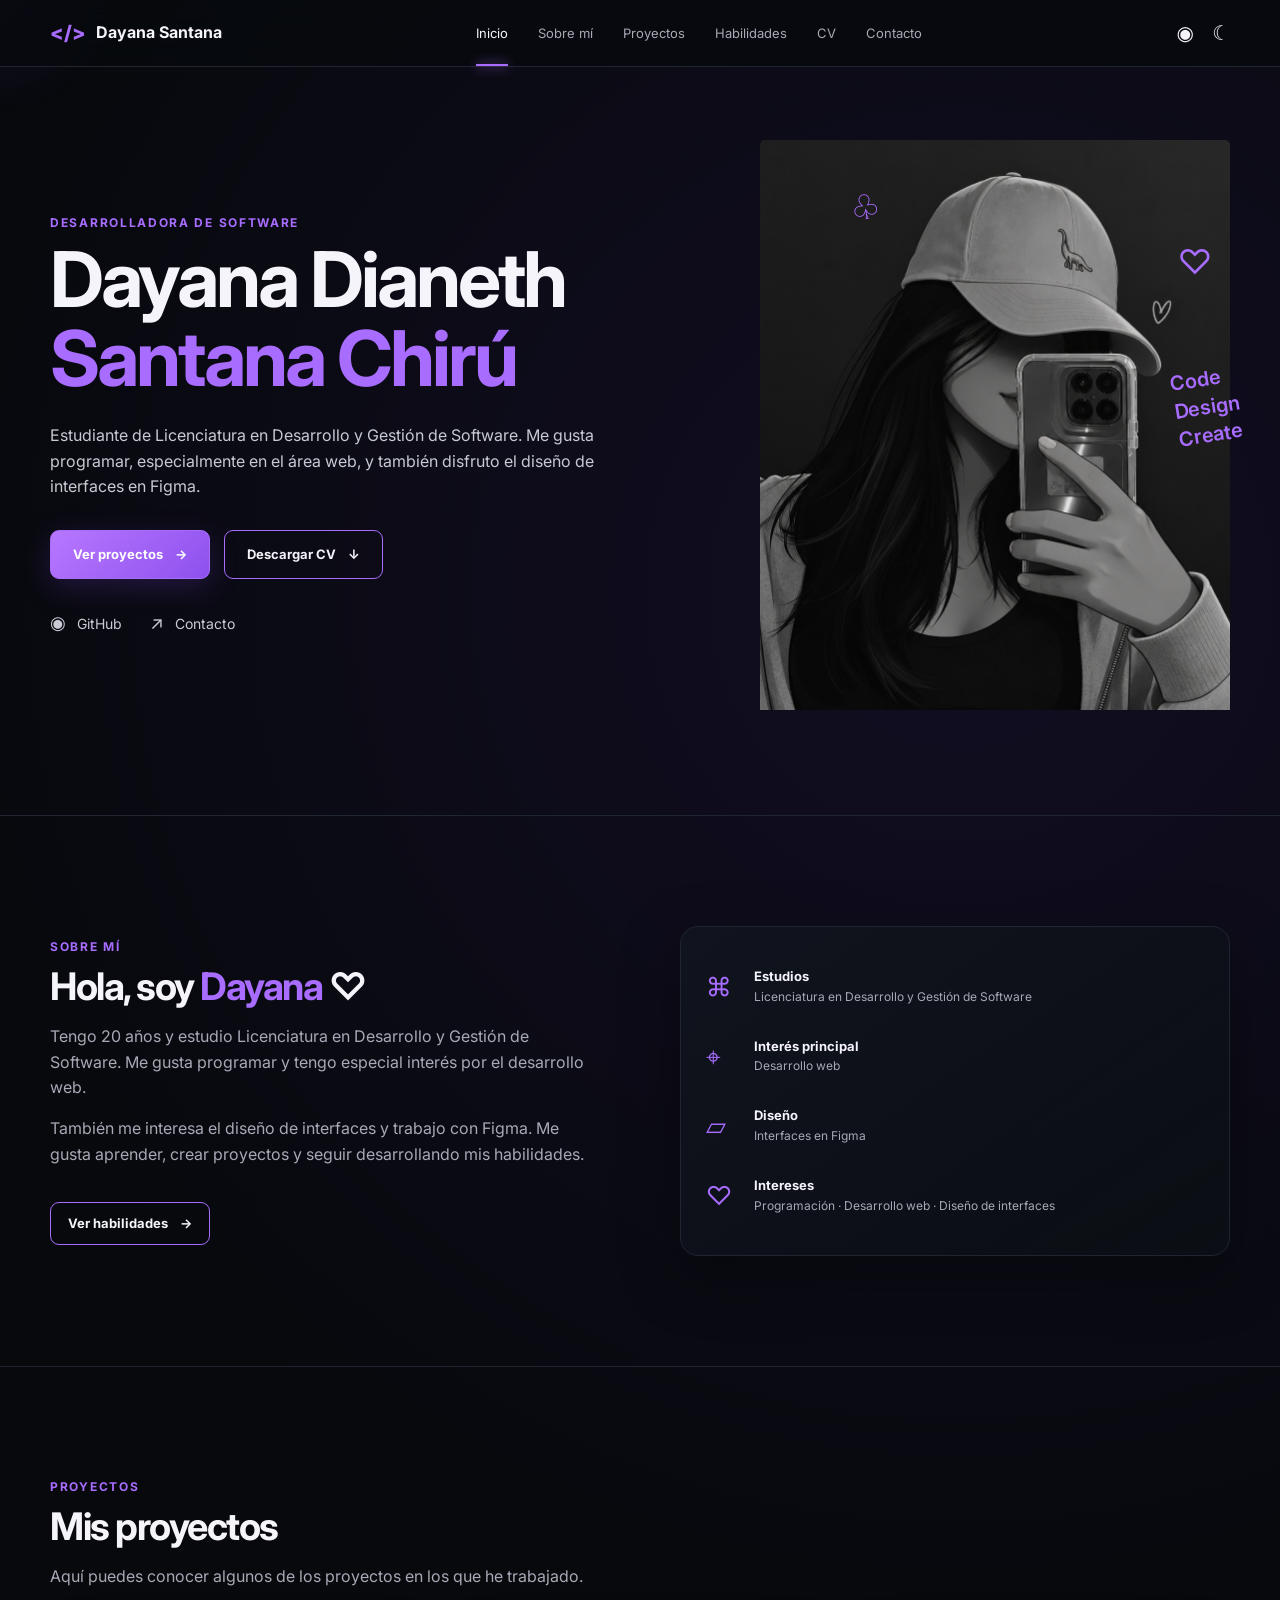
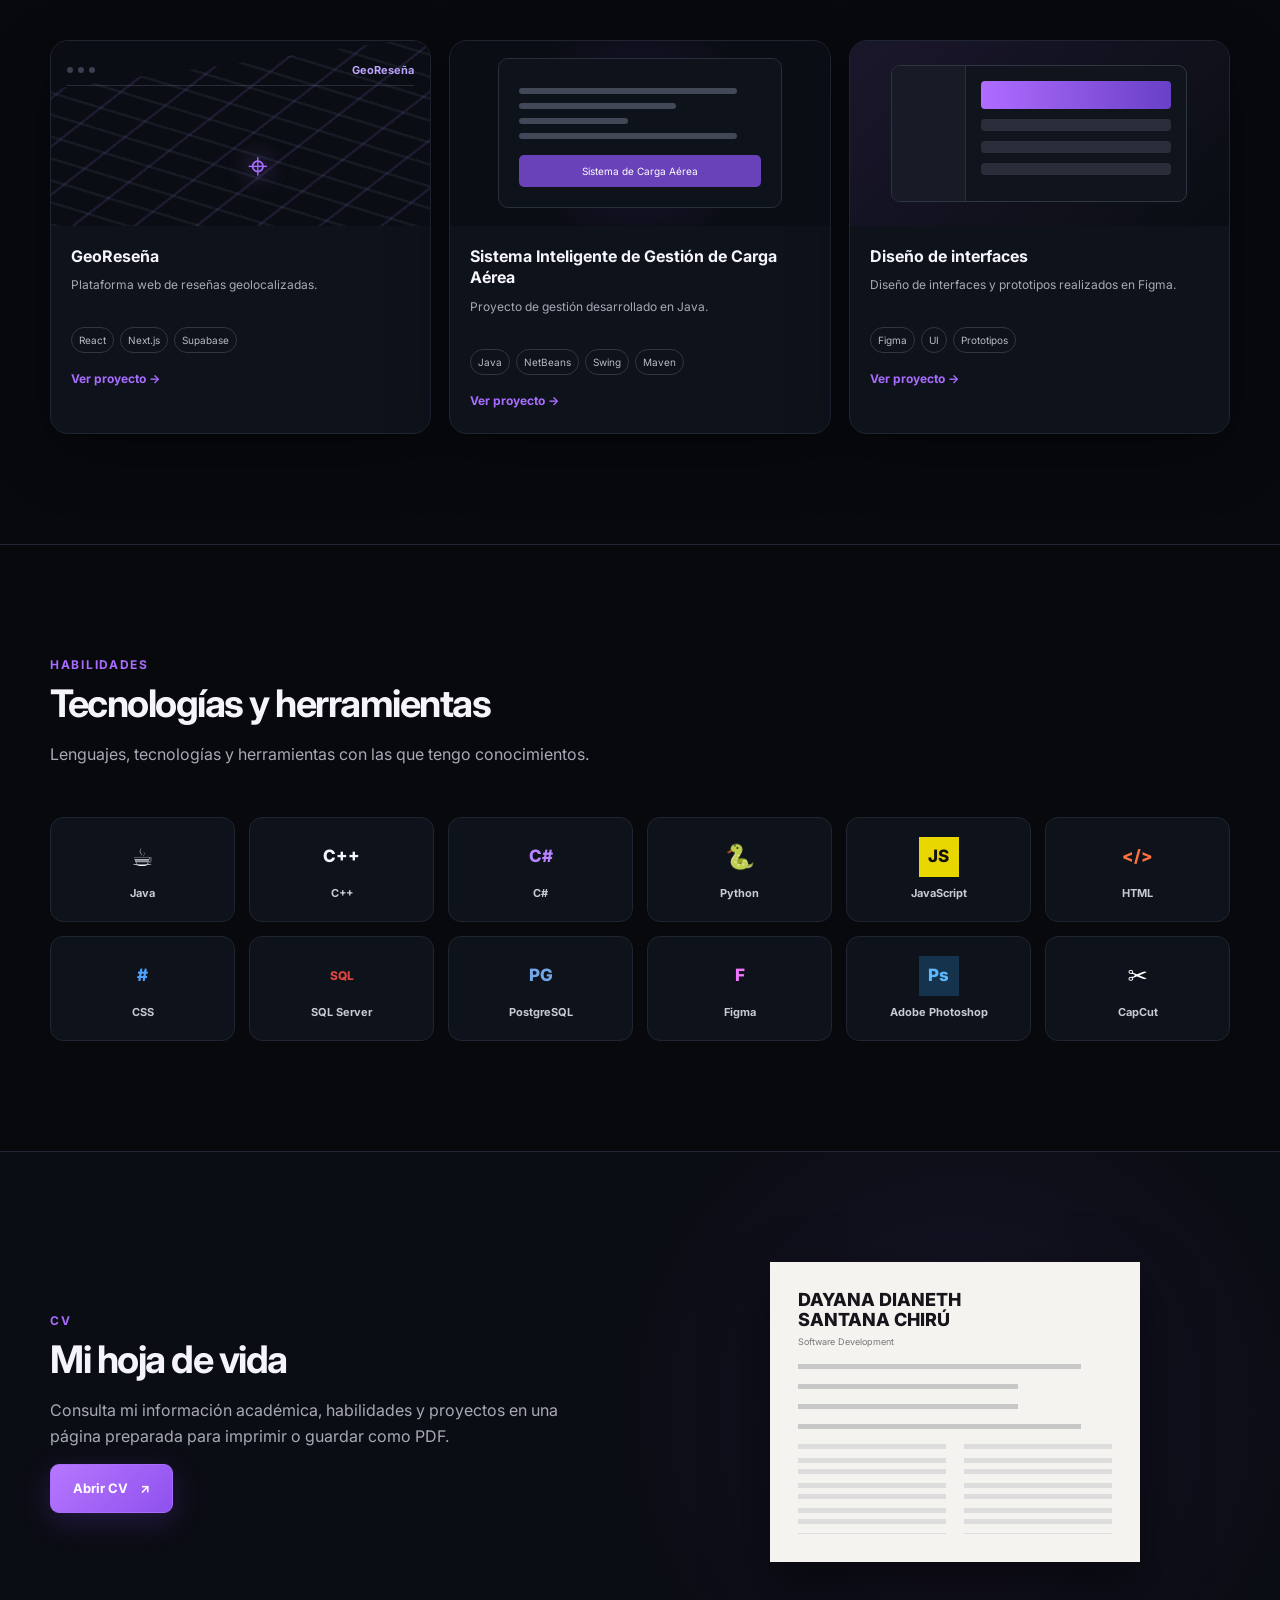
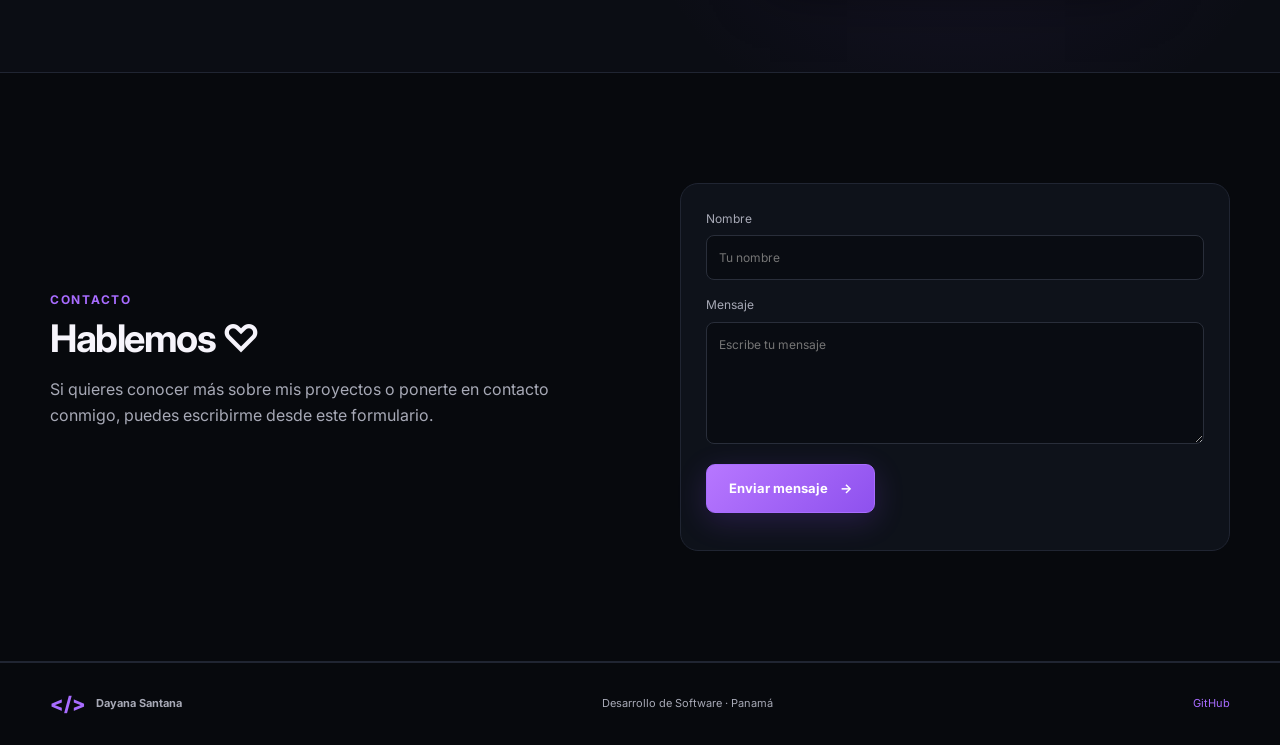
==== commit 23fc9979: "Update image source path in index.html" ====
--- a/index.html
+++ b/index.html
@@ -72,7 +72,7 @@
           <div class="doodle heart">♡</div>
           <div class="code-doodle">Code<br>Design<br>Create</div>
           <div class="photo-frame">
-            <img src="assets/dayana.jpg" alt="Foto de Dayana Dianeth Santana Chirú">
+           <img src="dayana.jpg" alt="Foto de Dayana Dianeth Santana Chirú">
           </div>
         </div>
       </div>
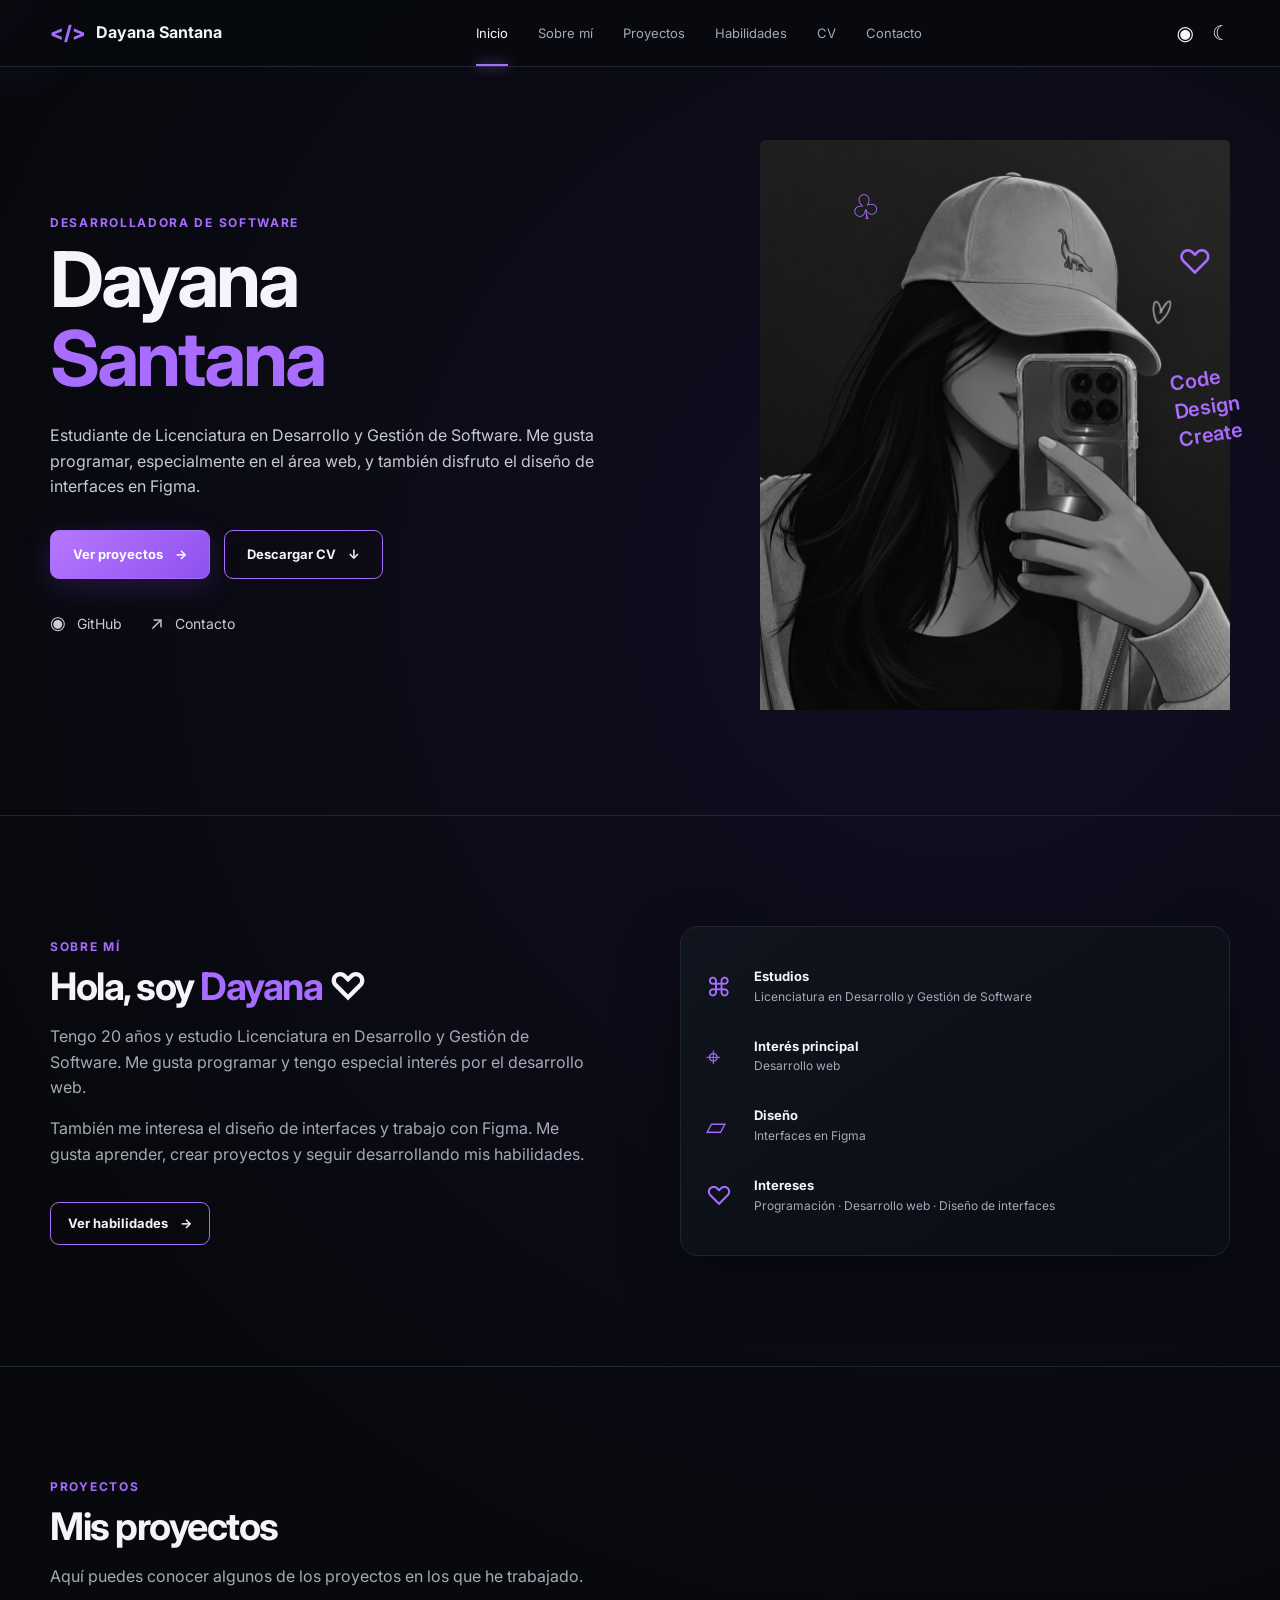
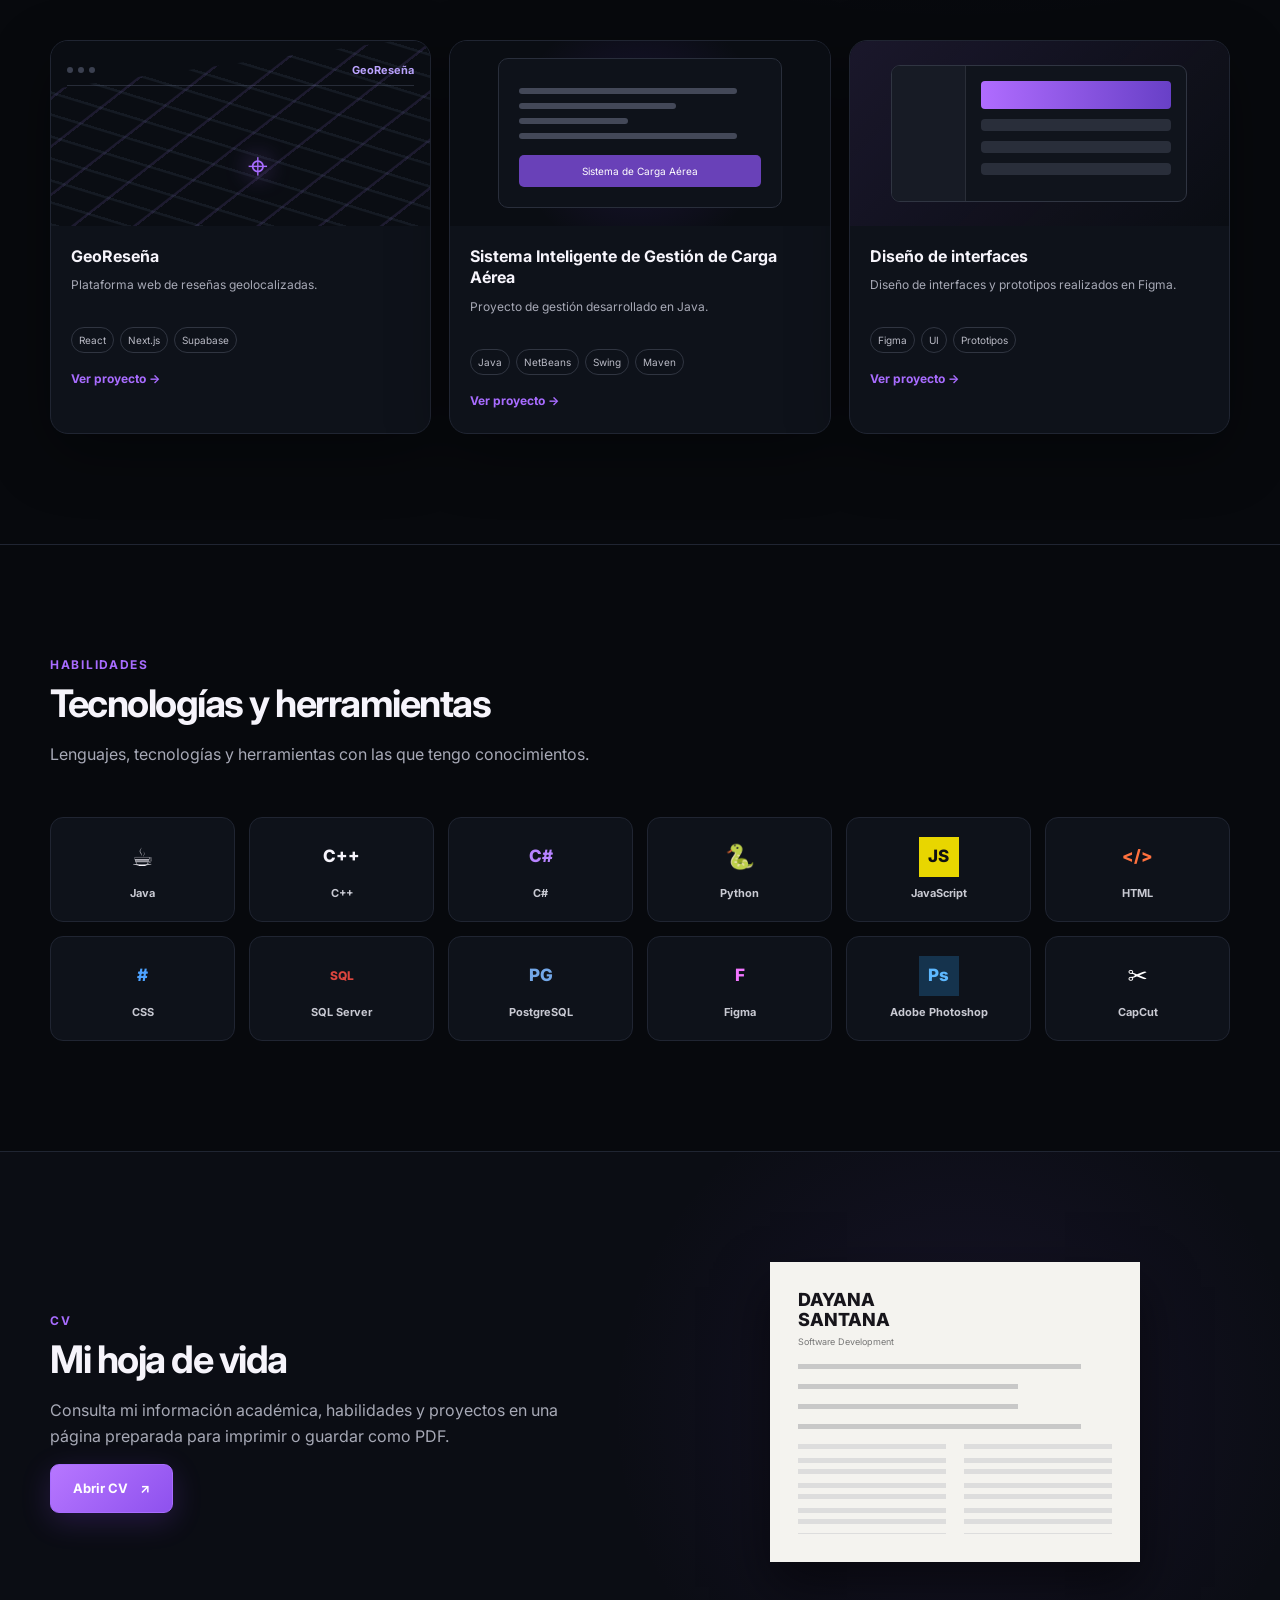
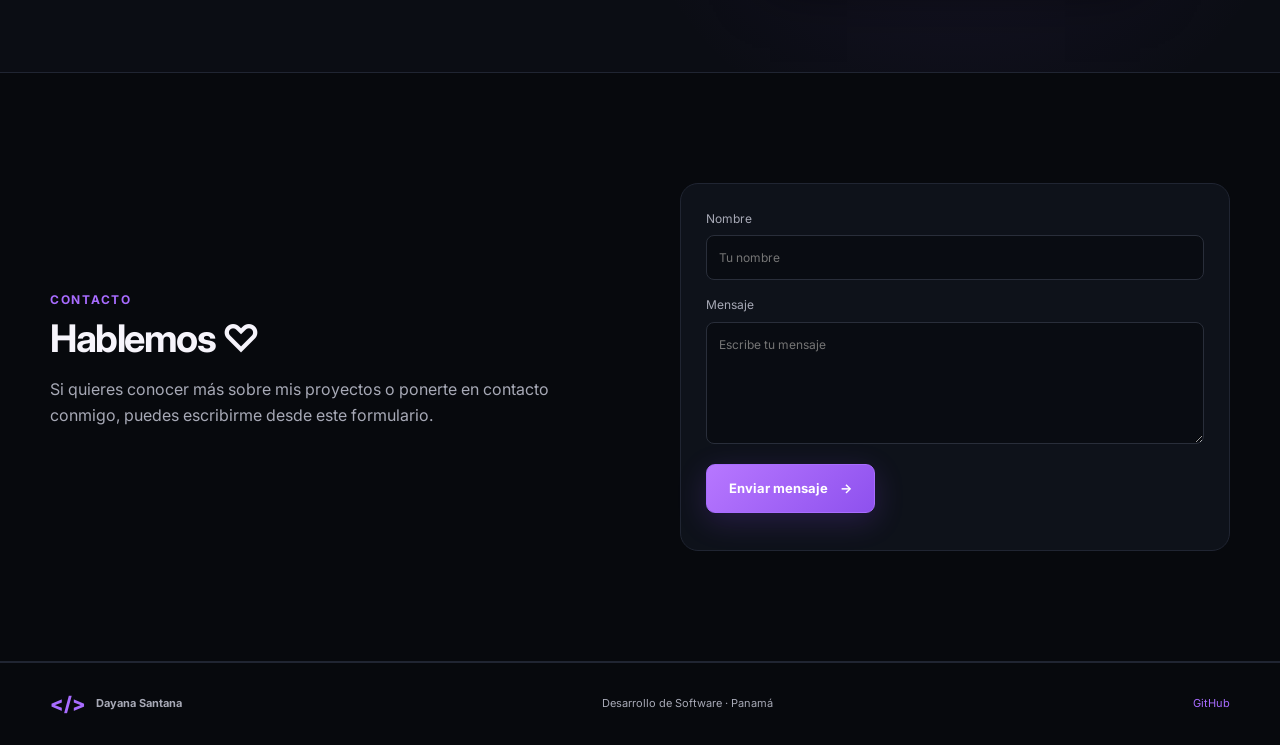
==== commit 5ff84b35: "Update GitHub links and modify name display cambios en el nombre y  cambio en el link de mi perfil d" ====
--- a/index.html
+++ b/index.html
@@ -34,7 +34,7 @@
       </div>
 
       <div class="nav-actions">
-        <a href="https://github.com/Diane_X25" target="_blank" rel="noopener noreferrer" aria-label="GitHub">◉</a>
+        <a href="https://github.com/diane2006" target="_blank" rel="noopener noreferrer" aria-label="GitHub">◉</a>
         <button id="themeToggle" aria-label="Cambiar tema">☾</button>
       </div>
     </nav>
@@ -45,7 +45,7 @@
       <div class="container hero-grid">
         <div class="hero-copy reveal">
           <p class="eyebrow">DESARROLLADORA DE SOFTWARE</p>
-          <h1>Dayana Dianeth<br><span>Santana Chirú</span></h1>
+          <h1>Dayana <br><span>Santana </span></h1>
           <p class="hero-text">
             Estudiante de Licenciatura en Desarrollo y Gestión de Software.
             Me gusta programar, especialmente en el área web, y también disfruto
@@ -58,7 +58,7 @@
           </div>
 
           <div class="social-row">
-            <a href="https://github.com/Diane_X25" target="_blank" rel="noopener noreferrer">
+            <a href="https://github.com/diane2006" target="_blank" rel="noopener noreferrer">
               <span class="social-icon">◉</span> GitHub
             </a>
             <a href="#contacto"><span class="link-icon">↗</span> Contacto</a>
@@ -202,7 +202,7 @@
         </div>
         <div class="cv-preview reveal">
           <div class="paper">
-            <div class="paper-title">DAYANA DIANETH<br>SANTANA CHIRÚ</div>
+            <div class="paper-title">DAYANA <br>SANTANA </div>
             <div class="paper-sub">Software Development</div>
             <div class="paper-line wide"></div>
             <div class="paper-line"></div><div class="paper-line"></div>
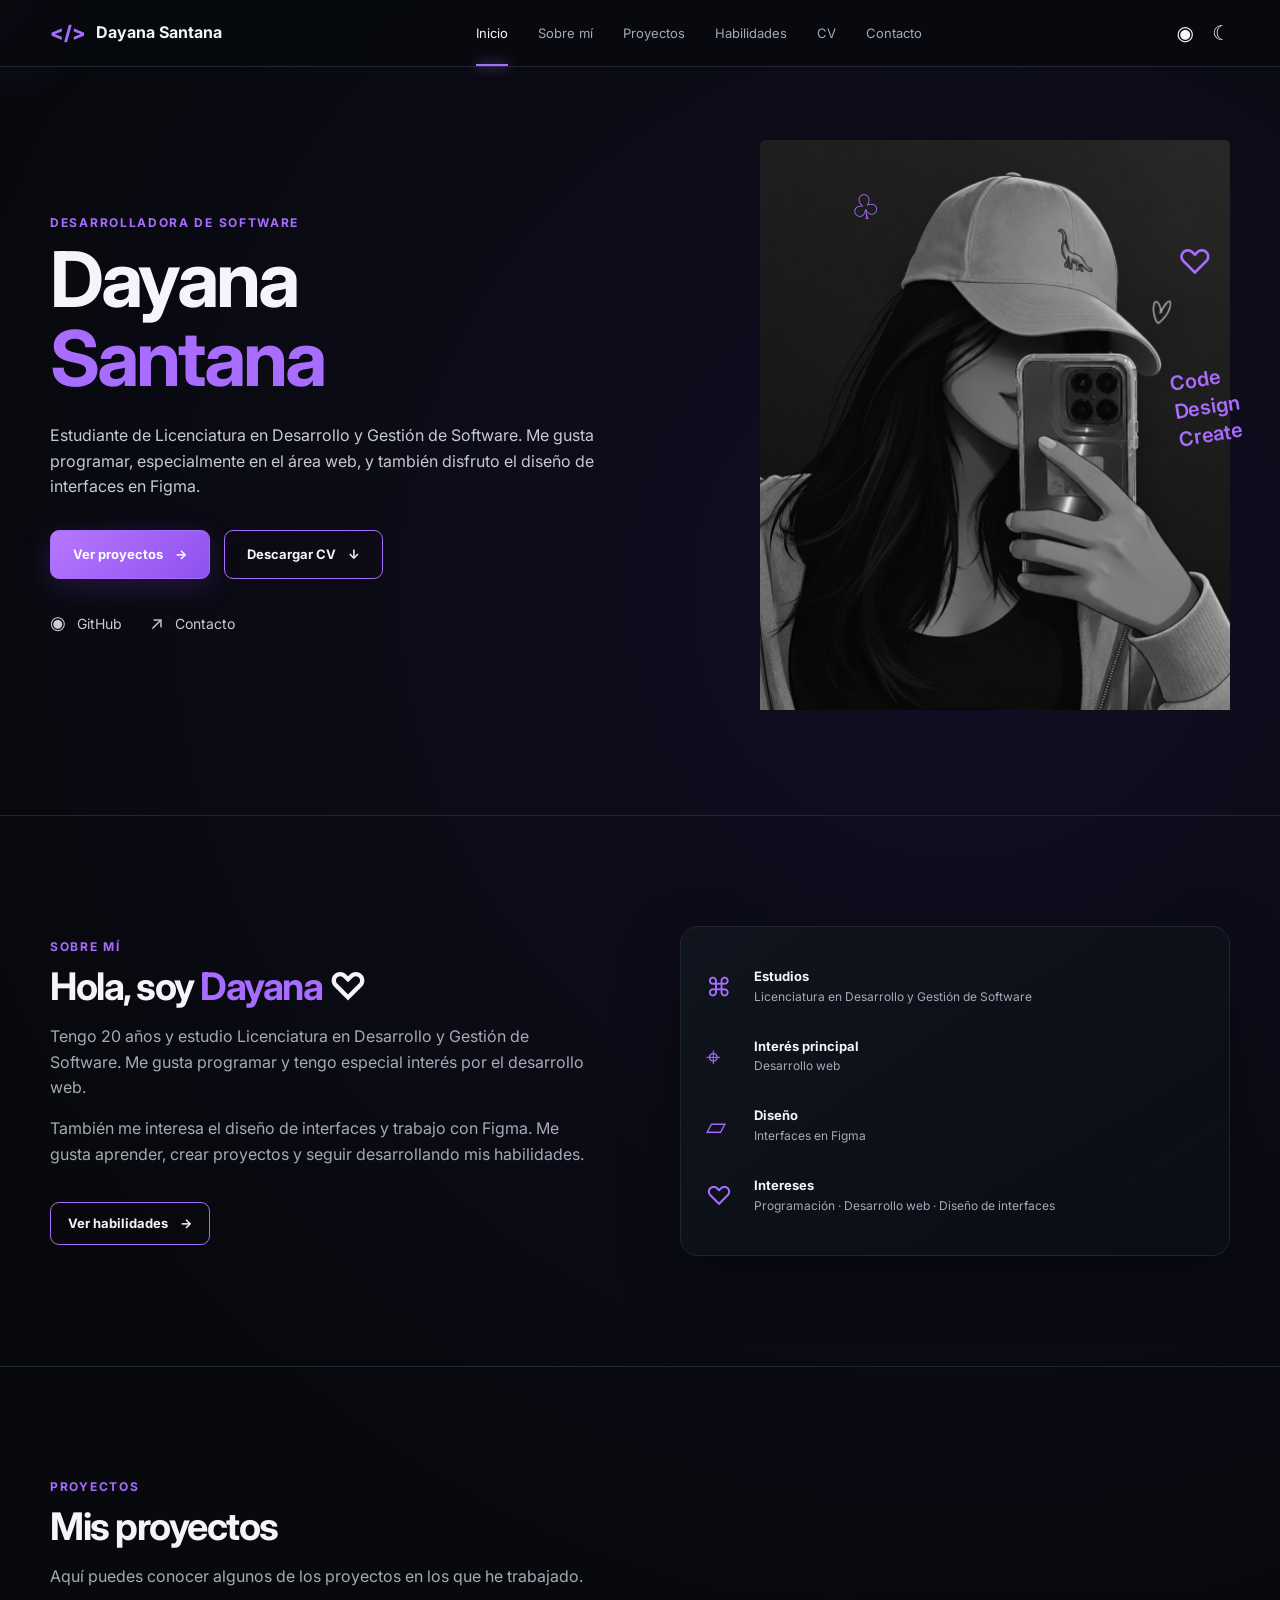
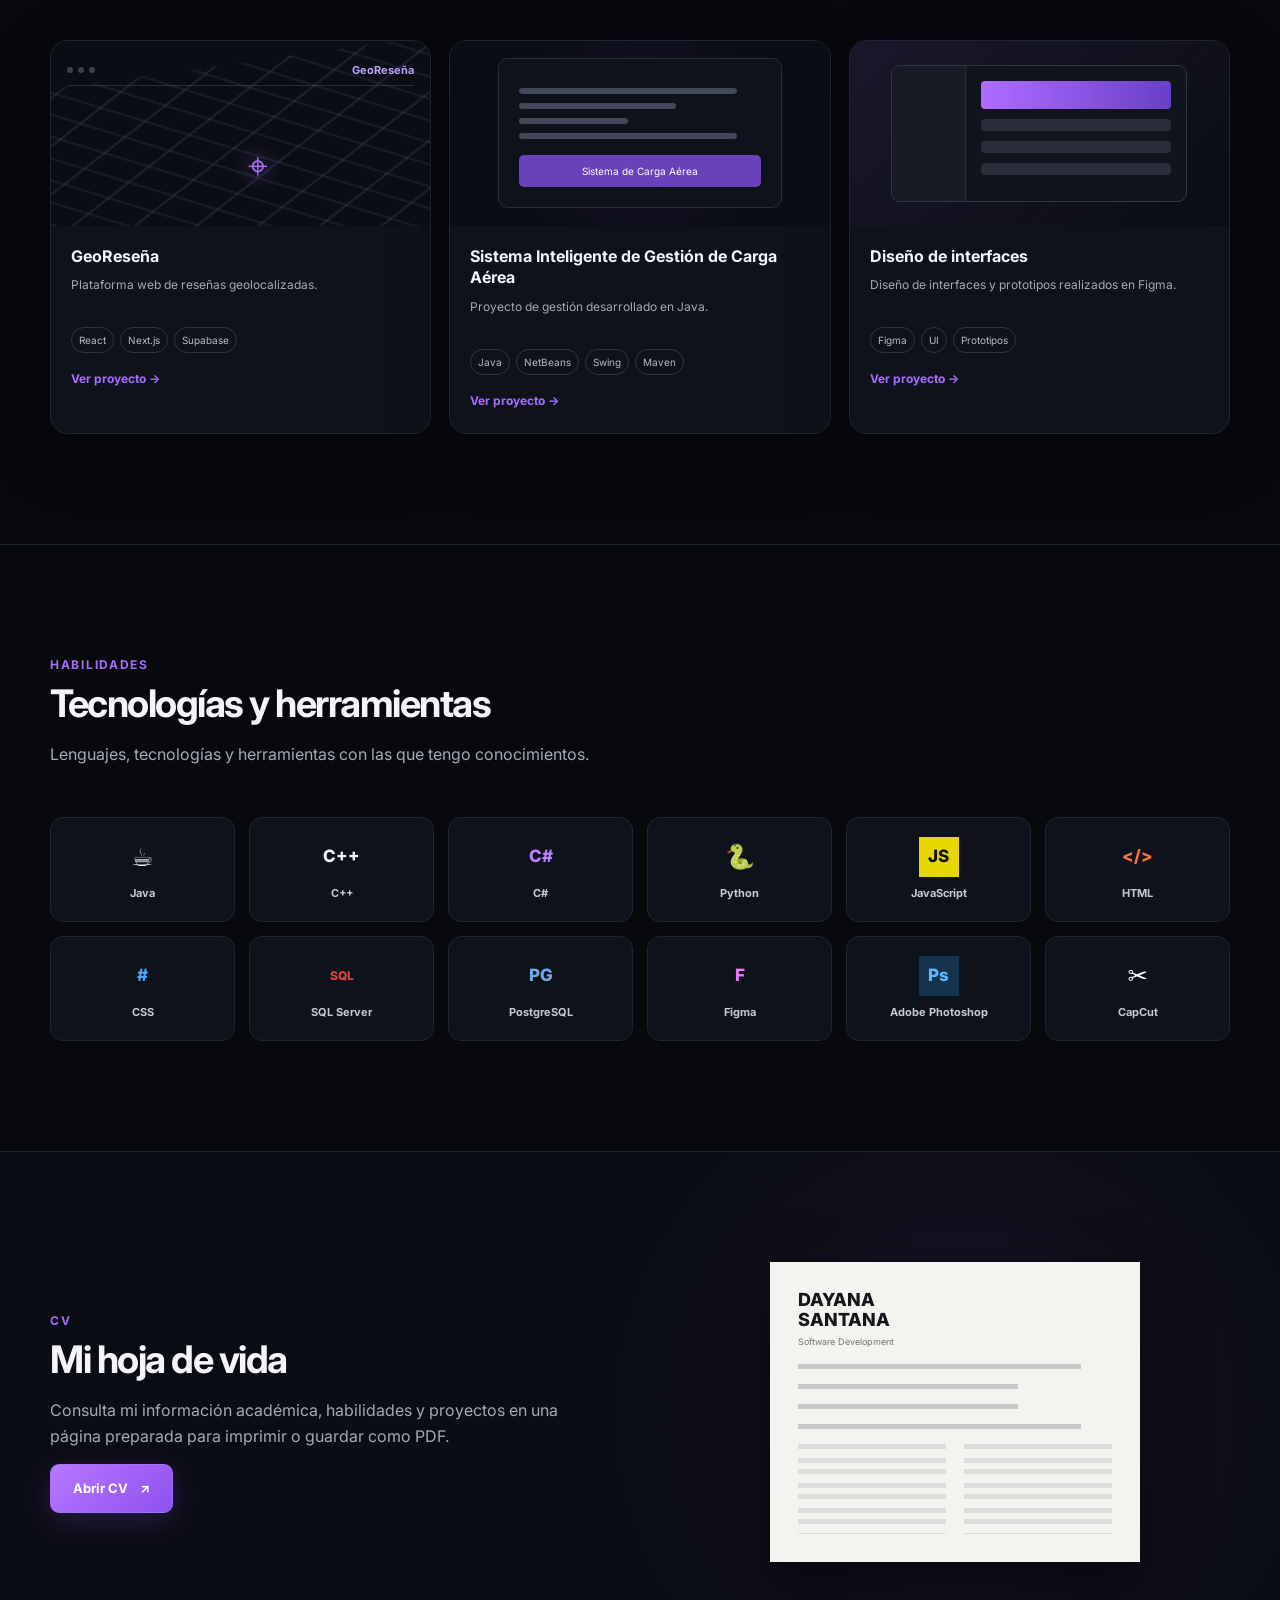
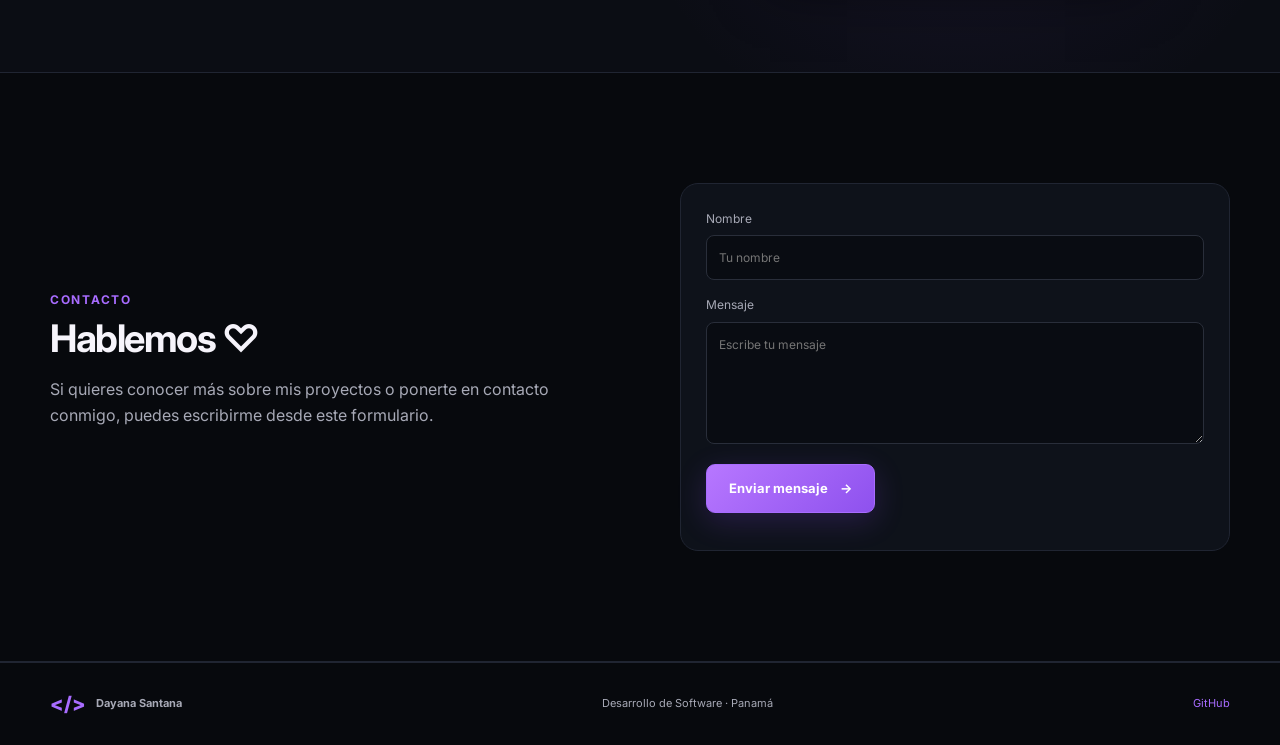
==== commit 069cf73a: "Update GitHub link in footer actualizacion del github" ====
--- a/index.html
+++ b/index.html
@@ -235,7 +235,7 @@
     <div class="container footer-inner">
       <a class="brand" href="#inicio"><span class="brand-icon">&lt;/&gt;</span><span>Dayana Santana</span></a>
       <span>Desarrollo de Software · Panamá</span>
-      <a href="https://github.com/Diane_X25" target="_blank" rel="noopener noreferrer">GitHub</a>
+      <a href="https://github.com/diane2006" target="_blank" rel="noopener noreferrer">GitHub</a>
     </div>
   </footer>
 
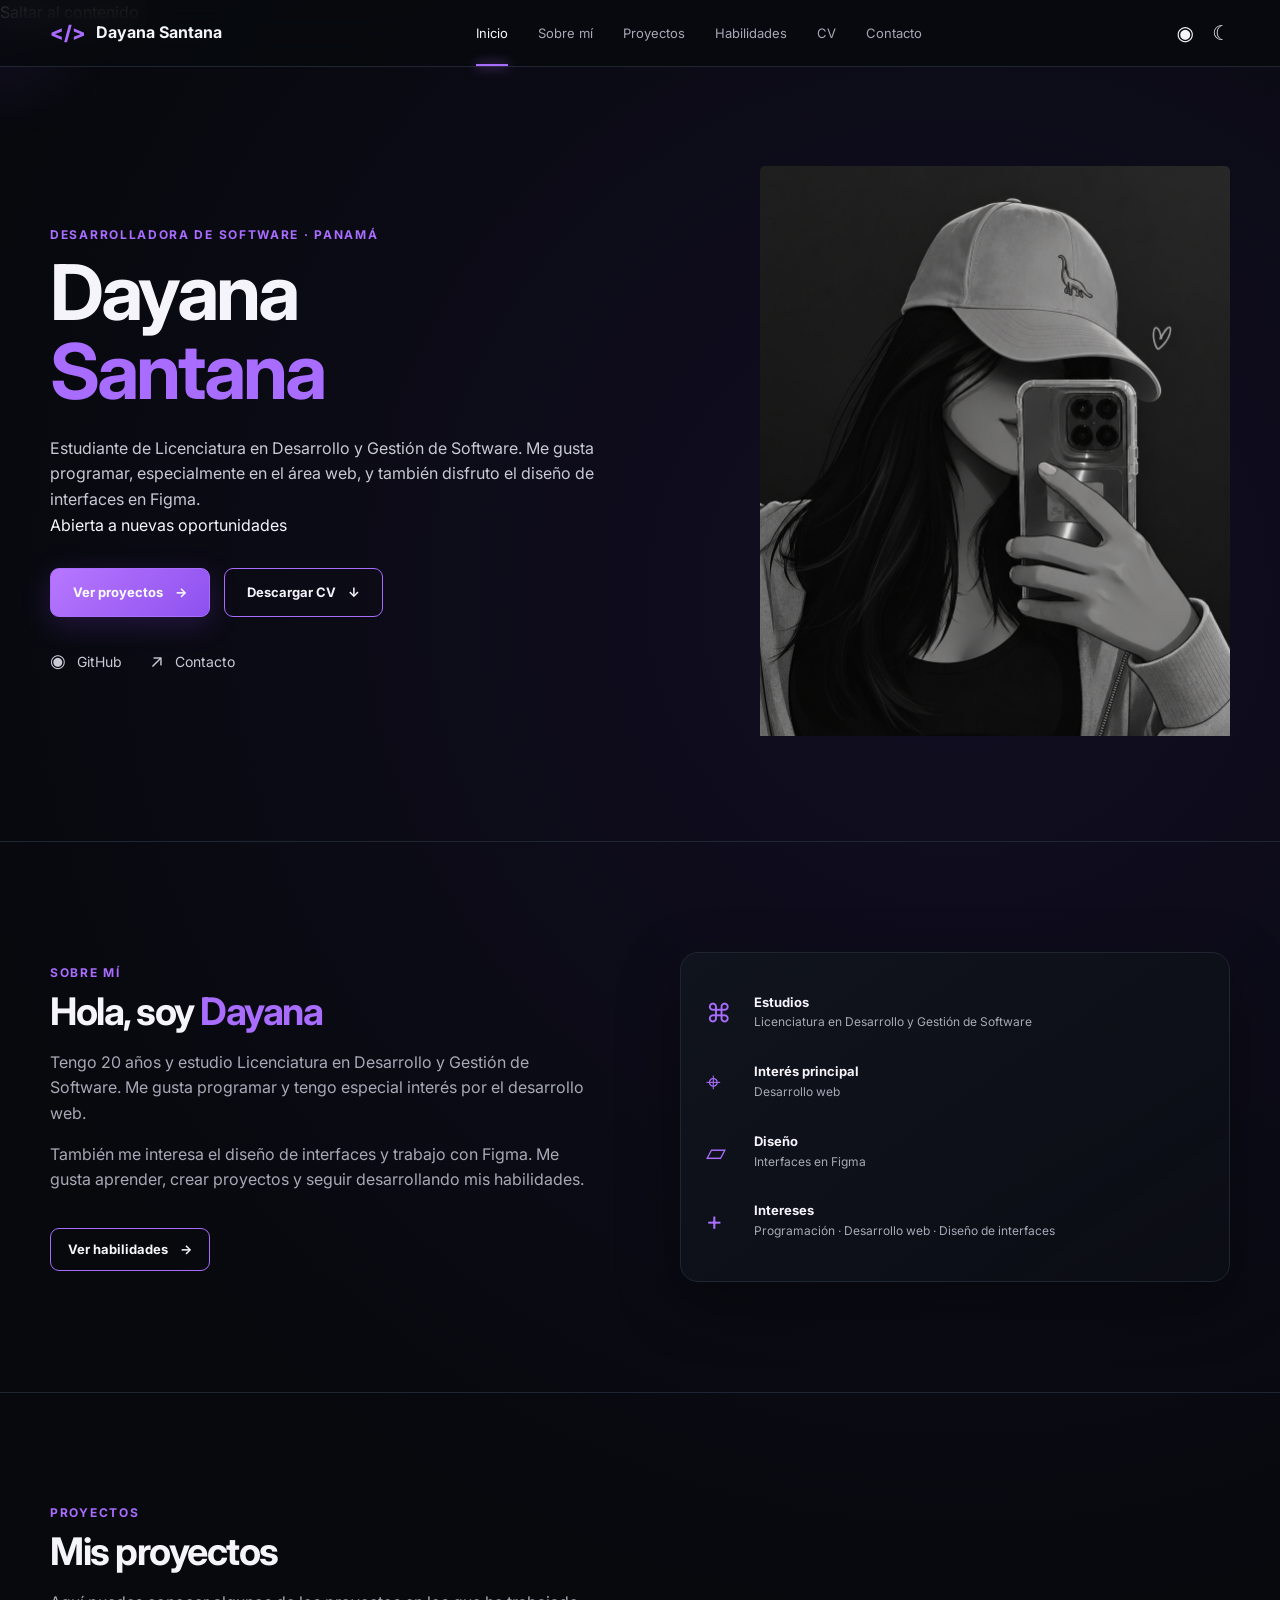
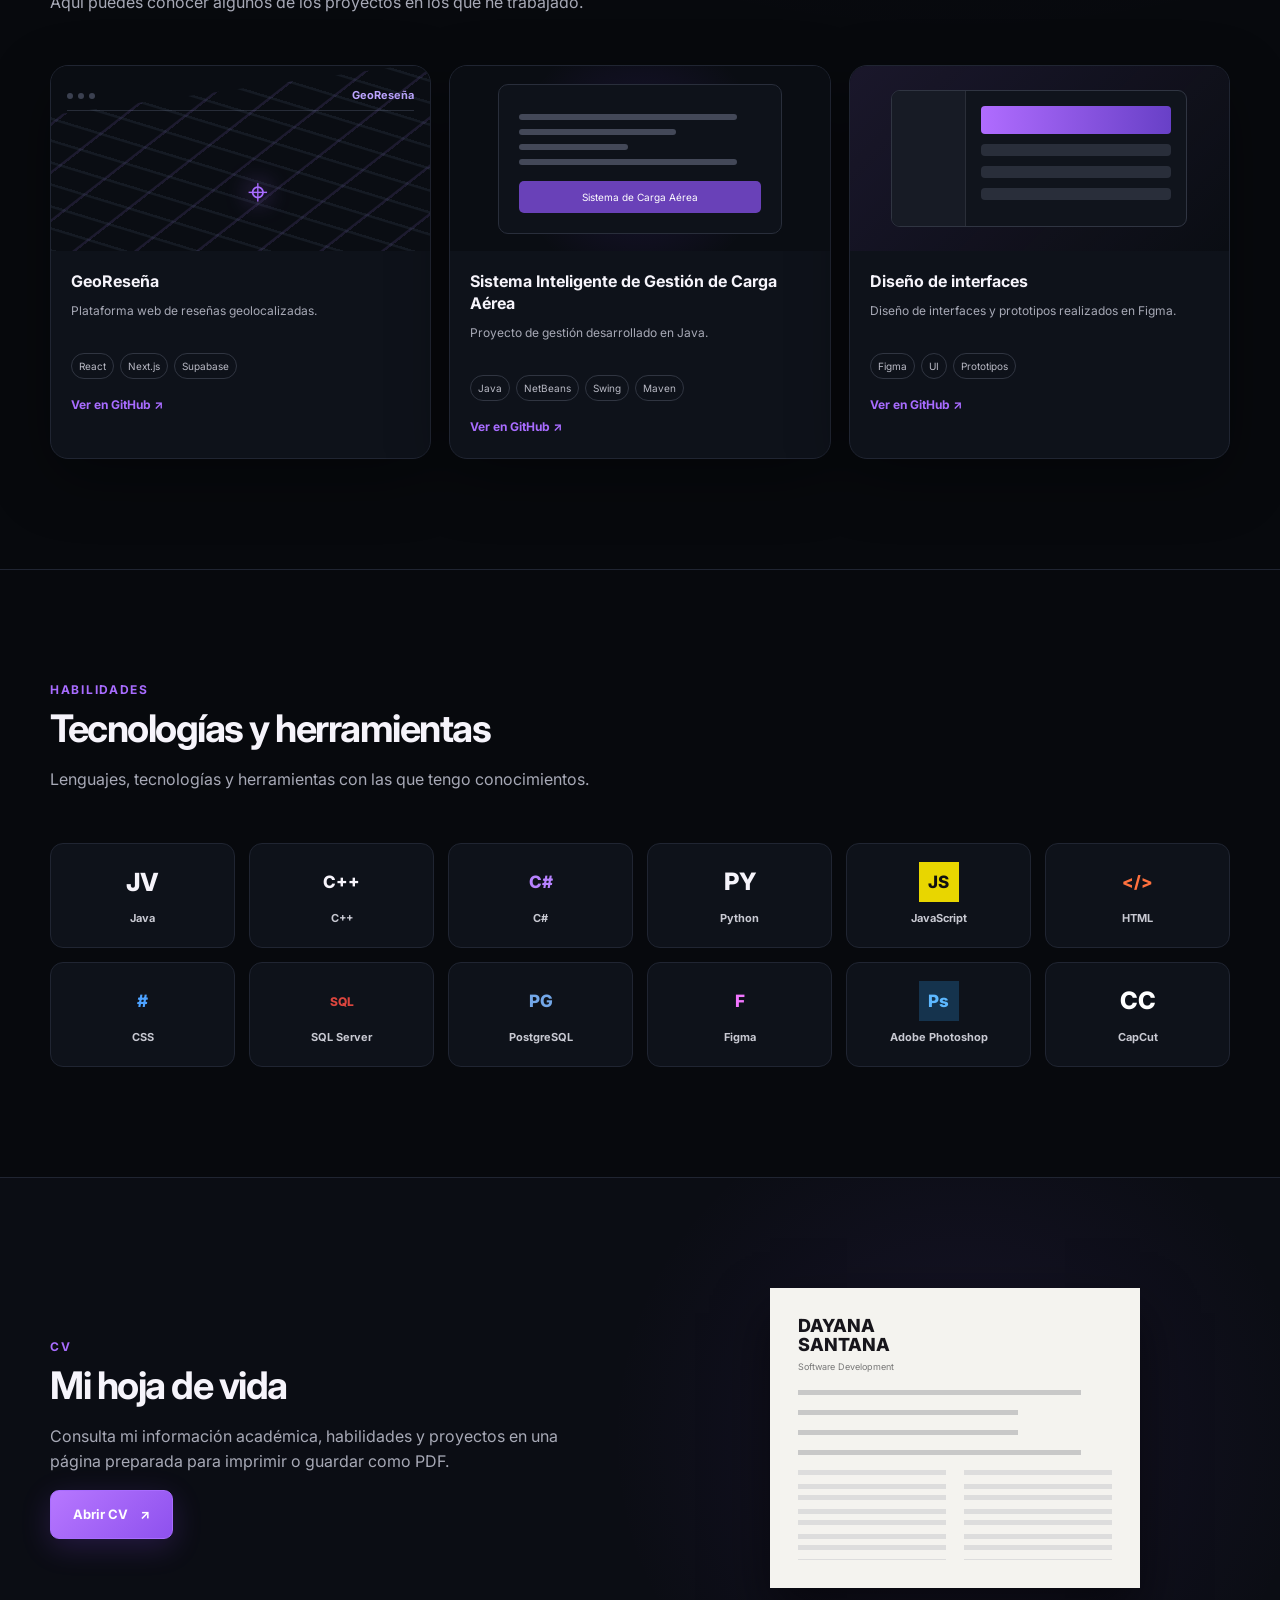
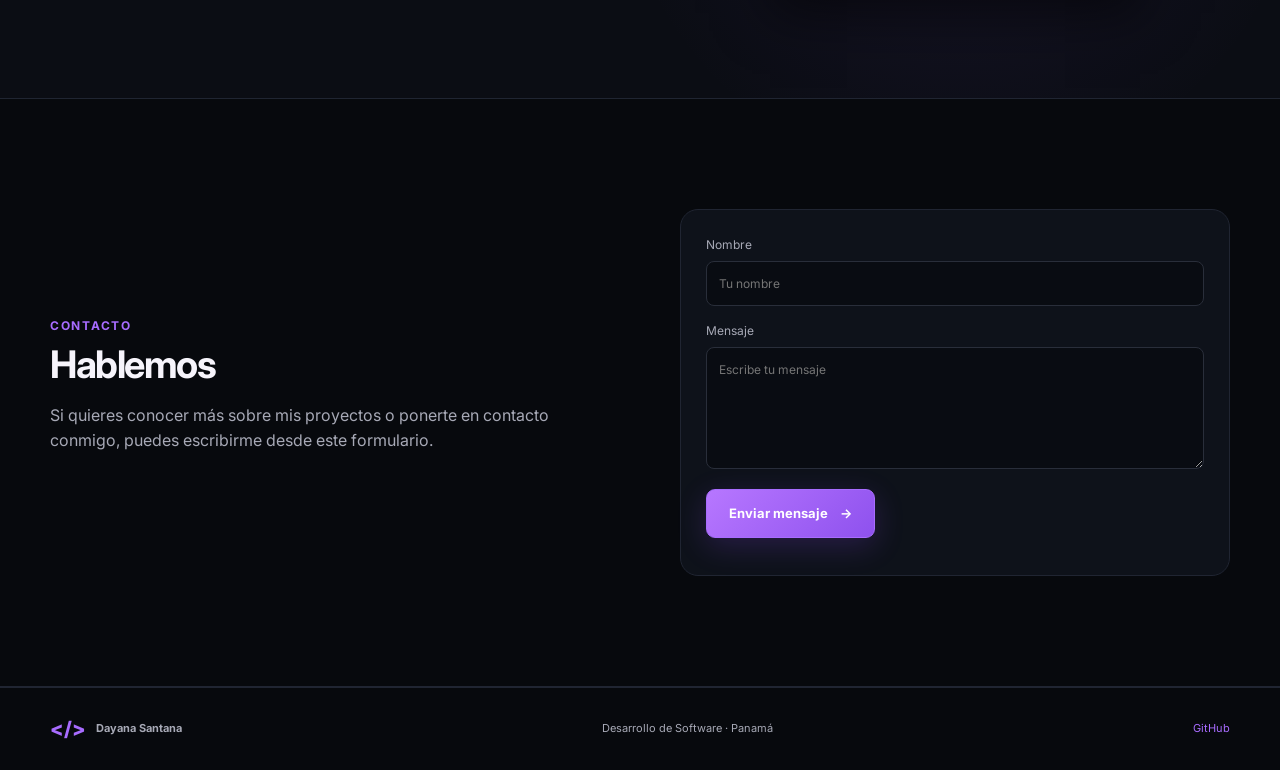
==== commit 64cb856f: "Update personal portfolio details and structurea" ====
--- a/index.html
+++ b/index.html
@@ -3,14 +3,16 @@
 <head>
   <meta charset="UTF-8">
   <meta name="viewport" content="width=device-width, initial-scale=1.0">
-  <meta name="description" content="Portafolio personal de Dayana Dianeth Santana Chirú, estudiante de Desarrollo y Gestión de Software.">
+  <meta name="description" content="Portafolio personal de Dayana Santana, estudiante de Desarrollo y Gestión de Software.">
   <title>Dayana Santana | Portafolio</title>
   <link rel="preconnect" href="https://fonts.googleapis.com">
   <link rel="preconnect" href="https://fonts.gstatic.com" crossorigin>
   <link href="https://fonts.googleapis.com/css2?family=Inter:wght@400;500;600;700;800&display=swap" rel="stylesheet">
+  <link href="https://fonts.googleapis.com/css2?family=Press+Start+2P&family=VT323&display=swap" rel="stylesheet">
   <link rel="stylesheet" href="styles.css">
 </head>
 <body>
+  <a class="skip-link" href="#contenido">Saltar al contenido</a>
   <div class="cursor-glow" aria-hidden="true"></div>
 
   <header class="site-header">
@@ -40,11 +42,11 @@
     </nav>
   </header>
 
-  <main>
+  <main id="contenido">
     <section id="inicio" class="hero section">
       <div class="container hero-grid">
         <div class="hero-copy reveal">
-          <p class="eyebrow">DESARROLLADORA DE SOFTWARE</p>
+          <p class="eyebrow">DESARROLLADORA DE SOFTWARE · PANAMÁ</p>
           <h1>Dayana <br><span>Santana </span></h1>
           <p class="hero-text">
             Estudiante de Licenciatura en Desarrollo y Gestión de Software.
@@ -52,6 +54,8 @@
             el diseño de interfaces en Figma.
           </p>
 
+          <div class="availability"><span></span> Abierta a nuevas oportunidades</div>
+
           <div class="hero-buttons">
             <a class="btn btn-primary" href="#proyectos">Ver proyectos <span>→</span></a>
             <a class="btn btn-outline" href="cv.html" target="_blank" rel="noopener">Descargar CV <span>↓</span></a>
@@ -66,11 +70,6 @@
         </div>
 
         <div class="hero-photo-wrap reveal">
-          <div class="orbit orbit-1"></div>
-          <div class="orbit orbit-2"></div>
-          <div class="doodle crown">♧</div>
-          <div class="doodle heart">♡</div>
-          <div class="code-doodle">Code<br>Design<br>Create</div>
           <div class="photo-frame">
            <img src="dayana.jpg" alt="Foto de Dayana Dianeth Santana Chirú">
           </div>
@@ -82,7 +81,7 @@
       <div class="container about-grid">
         <div class="reveal">
           <p class="eyebrow">SOBRE MÍ</p>
-          <h2>Hola, soy <span>Dayana</span> ♡</h2>
+          <h2>Hola, soy <span>Dayana</span></h2>
           <p>
             Tengo 20 años y estudio Licenciatura en Desarrollo y Gestión de Software.
             Me gusta programar y tengo especial interés por el desarrollo web.
@@ -98,7 +97,7 @@
           <div class="info-item"><span class="info-symbol">⌘</span><div><strong>Estudios</strong><small>Licenciatura en Desarrollo y Gestión de Software</small></div></div>
           <div class="info-item"><span class="info-symbol">⌖</span><div><strong>Interés principal</strong><small>Desarrollo web</small></div></div>
           <div class="info-item"><span class="info-symbol">▱</span><div><strong>Diseño</strong><small>Interfaces en Figma</small></div></div>
-          <div class="info-item"><span class="info-symbol">♡</span><div><strong>Intereses</strong><small>Programación · Desarrollo web · Diseño de interfaces</small></div></div>
+          <div class="info-item"><span class="info-symbol">+</span><div><strong>Intereses</strong><small>Programación · Desarrollo web · Diseño de interfaces</small></div></div>
         </div>
       </div>
     </section>
@@ -124,7 +123,7 @@
               <h3>GeoReseña</h3>
               <p>Plataforma web de reseñas geolocalizadas.</p>
               <div class="tags"><span>React</span><span>Next.js</span><span>Supabase</span></div>
-              <a href="#" class="project-link" data-placeholder="GeoReseña">Ver proyecto →</a>
+              <a href="https://github.com/diane2006/Portafolio--Me-" target="_blank" rel="noopener noreferrer" class="project-link">Ver en GitHub ↗</a>
             </div>
           </article>
 
@@ -140,7 +139,7 @@
               <h3>Sistema Inteligente de Gestión de Carga Aérea</h3>
               <p>Proyecto de gestión desarrollado en Java.</p>
               <div class="tags"><span>Java</span><span>NetBeans</span><span>Swing</span><span>Maven</span></div>
-              <a href="#" class="project-link" data-placeholder="Sistema Inteligente de Gestión de Carga Aérea">Ver proyecto →</a>
+              <a href="https://github.com/diane2006" target="_blank" rel="noopener noreferrer" class="project-link">Ver en GitHub ↗</a>
             </div>
           </article>
 
@@ -155,7 +154,7 @@
               <h3>Diseño de interfaces</h3>
               <p>Diseño de interfaces y prototipos realizados en Figma.</p>
               <div class="tags"><span>Figma</span><span>UI</span><span>Prototipos</span></div>
-              <a href="#" class="project-link" data-placeholder="Diseño de interfaces">Ver proyecto →</a>
+              <a href="https://github.com/diane2006" target="_blank" rel="noopener noreferrer" class="project-link">Ver en GitHub ↗</a>
             </div>
           </article>
         </div>
@@ -173,10 +172,10 @@
         </div>
 
         <div class="skills-grid reveal">
-          <div class="skill"><span class="skill-logo java">☕</span><b>Java</b></div>
+          <div class="skill"><span class="skill-logo java">JV</span><b>Java</b></div>
           <div class="skill"><span class="skill-logo cpp">C++</span><b>C++</b></div>
           <div class="skill"><span class="skill-logo cs">C#</span><b>C#</b></div>
-          <div class="skill"><span class="skill-logo py">🐍</span><b>Python</b></div>
+          <div class="skill"><span class="skill-logo py">PY</span><b>Python</b></div>
           <div class="skill"><span class="skill-logo js">JS</span><b>JavaScript</b></div>
           <div class="skill"><span class="skill-logo html">&lt;/&gt;</span><b>HTML</b></div>
           <div class="skill"><span class="skill-logo css">#</span><b>CSS</b></div>
@@ -184,7 +183,7 @@
           <div class="skill"><span class="skill-logo pg">PG</span><b>PostgreSQL</b></div>
           <div class="skill"><span class="skill-logo figma">F</span><b>Figma</b></div>
           <div class="skill"><span class="skill-logo ps">Ps</span><b>Adobe Photoshop</b></div>
-          <div class="skill"><span class="skill-logo cap">✂</span><b>CapCut</b></div>
+          <div class="skill"><span class="skill-logo cap">CC</span><b>CapCut</b></div>
         </div>
       </div>
     </section>
@@ -217,13 +216,13 @@
       <div class="container contact-grid">
         <div class="reveal">
           <p class="eyebrow">CONTACTO</p>
-          <h2>Hablemos ♡</h2>
+          <h2>Hablemos</h2>
           <p>Si quieres conocer más sobre mis proyectos o ponerte en contacto conmigo, puedes escribirme desde este formulario.</p>
         </div>
 
         <form id="contactForm" class="contact-form reveal">
-          <label>Nombre<input type="text" id="name" required placeholder="Tu nombre"></label>
-          <label>Mensaje<textarea id="message" rows="5" required placeholder="Escribe tu mensaje"></textarea></label>
+          <label for="name">Nombre<input type="text" id="name" name="name" autocomplete="name" required placeholder="Tu nombre"></label>
+          <label for="message">Mensaje<textarea id="message" name="message" rows="5" required placeholder="Escribe tu mensaje"></textarea></label>
           <button class="btn btn-primary" type="submit">Enviar mensaje <span>→</span></button>
           <p id="formStatus" class="form-status" role="status"></p>
         </form>
